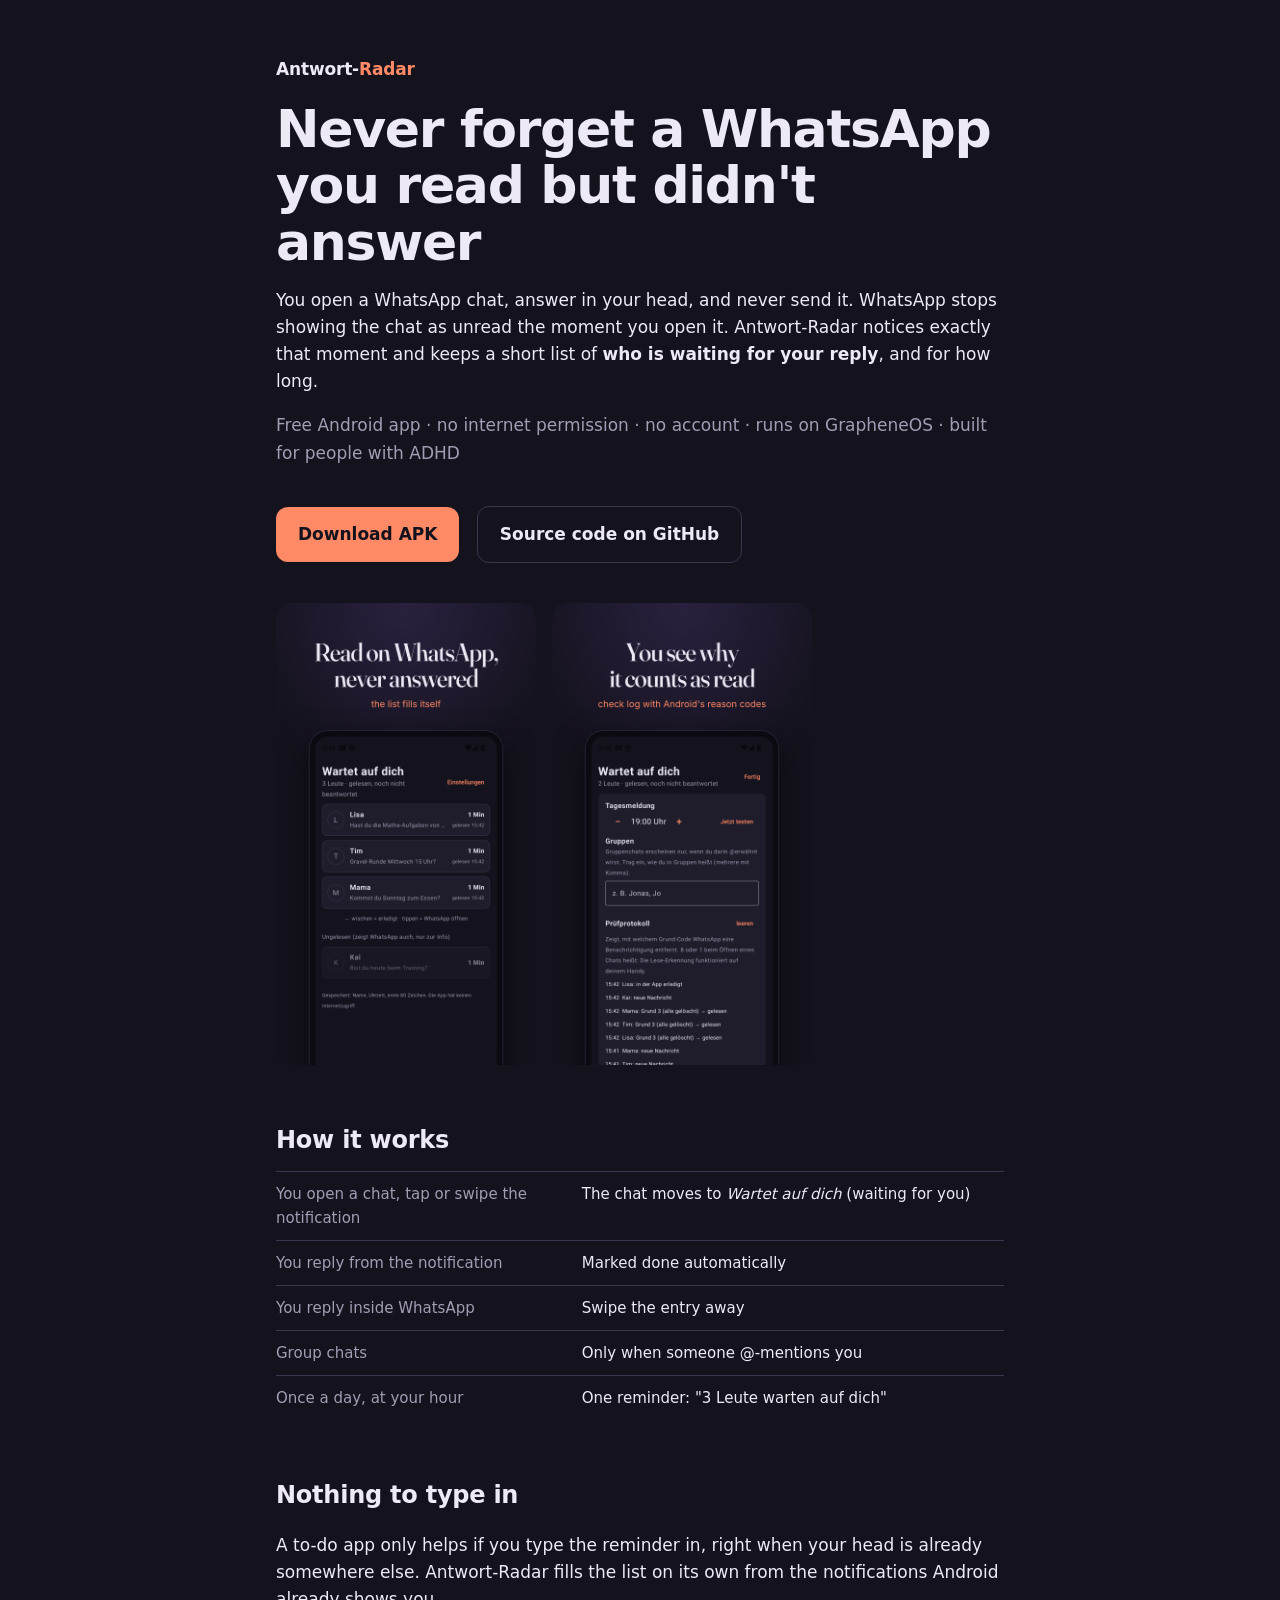
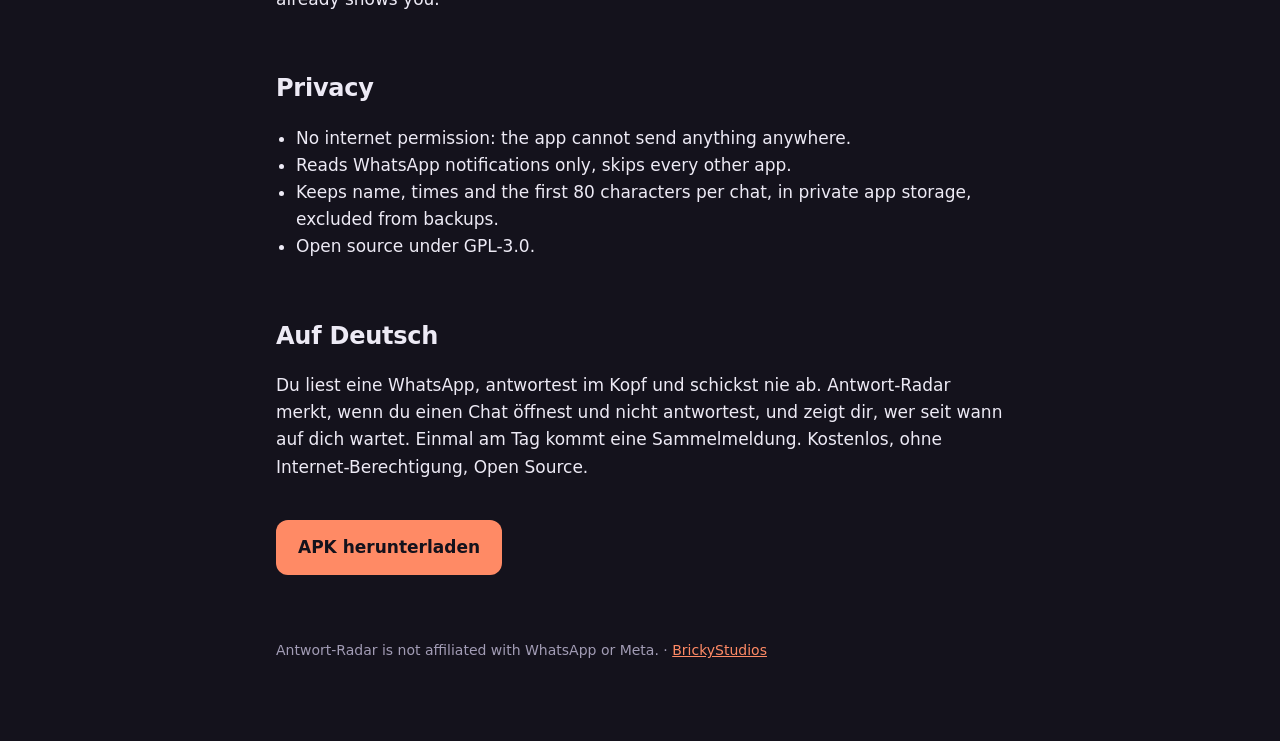
==== docs/index.html @ b4259fcd "Antwort-Radar v0.1.0: Antwort-Erinnerung für WhatsApp auf Android Merkt über die Benachrichtigungen," ====
<!doctype html>
<html lang="en">
<head>
<meta charset="utf-8">
<meta name="viewport" content="width=device-width, initial-scale=1">
<title>Antwort-Radar: WhatsApp reply reminder for Android (ADHD-friendly, open source)</title>
<meta name="description" content="Read a WhatsApp message and forgot to reply? Antwort-Radar notices when you open a chat without answering and keeps a list of who is waiting. Free, open source, no internet permission, runs on GrapheneOS.">
<link rel="canonical" href="https://brickystudios.github.io/antwort-radar/">
<link rel="alternate" hreflang="en" href="https://brickystudios.github.io/antwort-radar/">
<link rel="alternate" hreflang="de" href="https://brickystudios.github.io/antwort-radar/#deutsch">
<meta property="og:type" content="website">
<meta property="og:title" content="Antwort-Radar: never forget a WhatsApp you read but didn't answer">
<meta property="og:description" content="Android app that lists who is waiting for your reply. Offline, open source, ADHD-friendly.">
<meta property="og:url" content="https://brickystudios.github.io/antwort-radar/">
<meta property="og:image" content="https://brickystudios.github.io/antwort-radar/bilder/social-preview.png">
<meta name="twitter:card" content="summary_large_image">
<meta name="theme-color" content="#14121C">
<script type="application/ld+json">
{
  "@context": "https://schema.org",
  "@type": "SoftwareApplication",
  "name": "Antwort-Radar",
  "alternateName": "Reply Radar",
  "operatingSystem": "Android 8.0+",
  "applicationCategory": "UtilitiesApplication",
  "description": "Reply reminder for WhatsApp on Android. Notices when you open a chat and don't answer, lists who is waiting for you and sends one reminder a day. No internet permission.",
  "offers": { "@type": "Offer", "price": "0", "priceCurrency": "EUR" },
  "license": "https://www.gnu.org/licenses/gpl-3.0.html",
  "downloadUrl": "https://github.com/BrickyStudios/antwort-radar/releases/latest/download/AntwortRadar.apk",
  "codeRepository": "https://github.com/BrickyStudios/antwort-radar",
  "screenshot": "https://brickystudios.github.io/antwort-radar/bilder/1-waiting.png"
}
</script>
<style>
  :root { --ink:#14121C; --card:#1F1C2B; --line:#3A3550; --paper:#EDEAF5; --muted:#A29CB5; --coral:#FF8A65; }
  * { box-sizing: border-box; }
  body { margin: 0; background: var(--ink); color: var(--paper); font: 17px/1.6 system-ui, -apple-system, "Segoe UI", sans-serif; }
  main { max-width: 760px; margin: 0 auto; padding: 56px 16px 80px; }
  .brand { font-weight: 600; letter-spacing: -.01em; } .brand b { color: var(--coral); font-weight: 600; }
  h1 { font-size: clamp(34px, 7vw, 52px); line-height: 1.08; letter-spacing: -.025em; margin: 18px 0 16px; }
  h2 { font-size: 24px; margin: 56px 0 12px; letter-spacing: -.01em; }
  p, li { color: var(--paper); } .muted { color: var(--muted); }
  a { color: var(--coral); }
  .cta { display: inline-block; margin: 22px 12px 0 0; padding: 14px 22px; border-radius: 12px; background: var(--coral); color: var(--ink); font-weight: 700; text-decoration: none; min-height: 44px; }
  .ghost { background: transparent; color: var(--paper); border: 1px solid var(--line); }
  .shots { display: flex; gap: 16px; margin-top: 40px; overflow-x: auto; }
  .shots img { width: 260px; max-width: 70vw; border-radius: 16px; flex: none; }
  table { width: 100%; border-collapse: collapse; margin-top: 8px; font-size: 15px; }
  td { border-top: 1px solid var(--line); padding: 10px 8px 10px 0; vertical-align: top; }
  td:first-child { color: var(--muted); width: 42%; }
  ul { padding-left: 20px; }
  footer { margin-top: 64px; font-size: 14px; color: var(--muted); }
</style>
</head>
<body>
<main>
  <div class="brand">Antwort-<b>Radar</b></div>
  <h1>Never forget a WhatsApp you read but didn't answer</h1>
  <p>You open a WhatsApp chat, answer in your head, and never send it. WhatsApp stops showing the chat as unread the moment you open it. Antwort-Radar notices exactly that moment and keeps a short list of <strong>who is waiting for your reply</strong>, and for how long.</p>
  <p class="muted">Free Android app · no internet permission · no account · runs on GrapheneOS · built for people with ADHD</p>
  <a class="cta" href="https://github.com/BrickyStudios/antwort-radar/releases/latest/download/AntwortRadar.apk">Download APK</a>
  <a class="cta ghost" href="https://github.com/BrickyStudios/antwort-radar">Source code on GitHub</a>

  <div class="shots">
    <img src="bilder/1-waiting.png" alt="List of people waiting for a reply, oldest first" loading="lazy" width="260" height="462">
    <img src="bilder/2-check-log.png" alt="Settings with daily reminder hour, group mention names and check log" loading="lazy" width="260" height="462">
  </div>

  <h2>How it works</h2>
  <table>
    <tr><td>You open a chat, tap or swipe the notification</td><td>The chat moves to <em>Wartet auf dich</em> (waiting for you)</td></tr>
    <tr><td>You reply from the notification</td><td>Marked done automatically</td></tr>
    <tr><td>You reply inside WhatsApp</td><td>Swipe the entry away</td></tr>
    <tr><td>Group chats</td><td>Only when someone @-mentions you</td></tr>
    <tr><td>Once a day, at your hour</td><td>One reminder: "3 Leute warten auf dich"</td></tr>
  </table>

  <h2>Nothing to type in</h2>
  <p>A to-do app only helps if you type the reminder in, right when your head is already somewhere else. Antwort-Radar fills the list on its own from the notifications Android already shows you.</p>

  <h2>Privacy</h2>
  <ul>
    <li>No internet permission: the app cannot send anything anywhere.</li>
    <li>Reads WhatsApp notifications only, skips every other app.</li>
    <li>Keeps name, times and the first 80 characters per chat, in private app storage, excluded from backups.</li>
    <li>Open source under GPL-3.0.</li>
  </ul>

  <h2 id="deutsch">Auf Deutsch</h2>
  <p>Du liest eine WhatsApp, antwortest im Kopf und schickst nie ab. Antwort-Radar merkt, wenn du einen Chat öffnest und nicht antwortest, und zeigt dir, wer seit wann auf dich wartet. Einmal am Tag kommt eine Sammelmeldung. Kostenlos, ohne Internet-Berechtigung, Open Source.</p>
  <a class="cta" href="https://github.com/BrickyStudios/antwort-radar/releases/latest/download/AntwortRadar.apk">APK herunterladen</a>

  <footer>Antwort-Radar is not affiliated with WhatsApp or Meta. · <a href="https://github.com/BrickyStudios">BrickyStudios</a></footer>
</main>
</body>
</html>
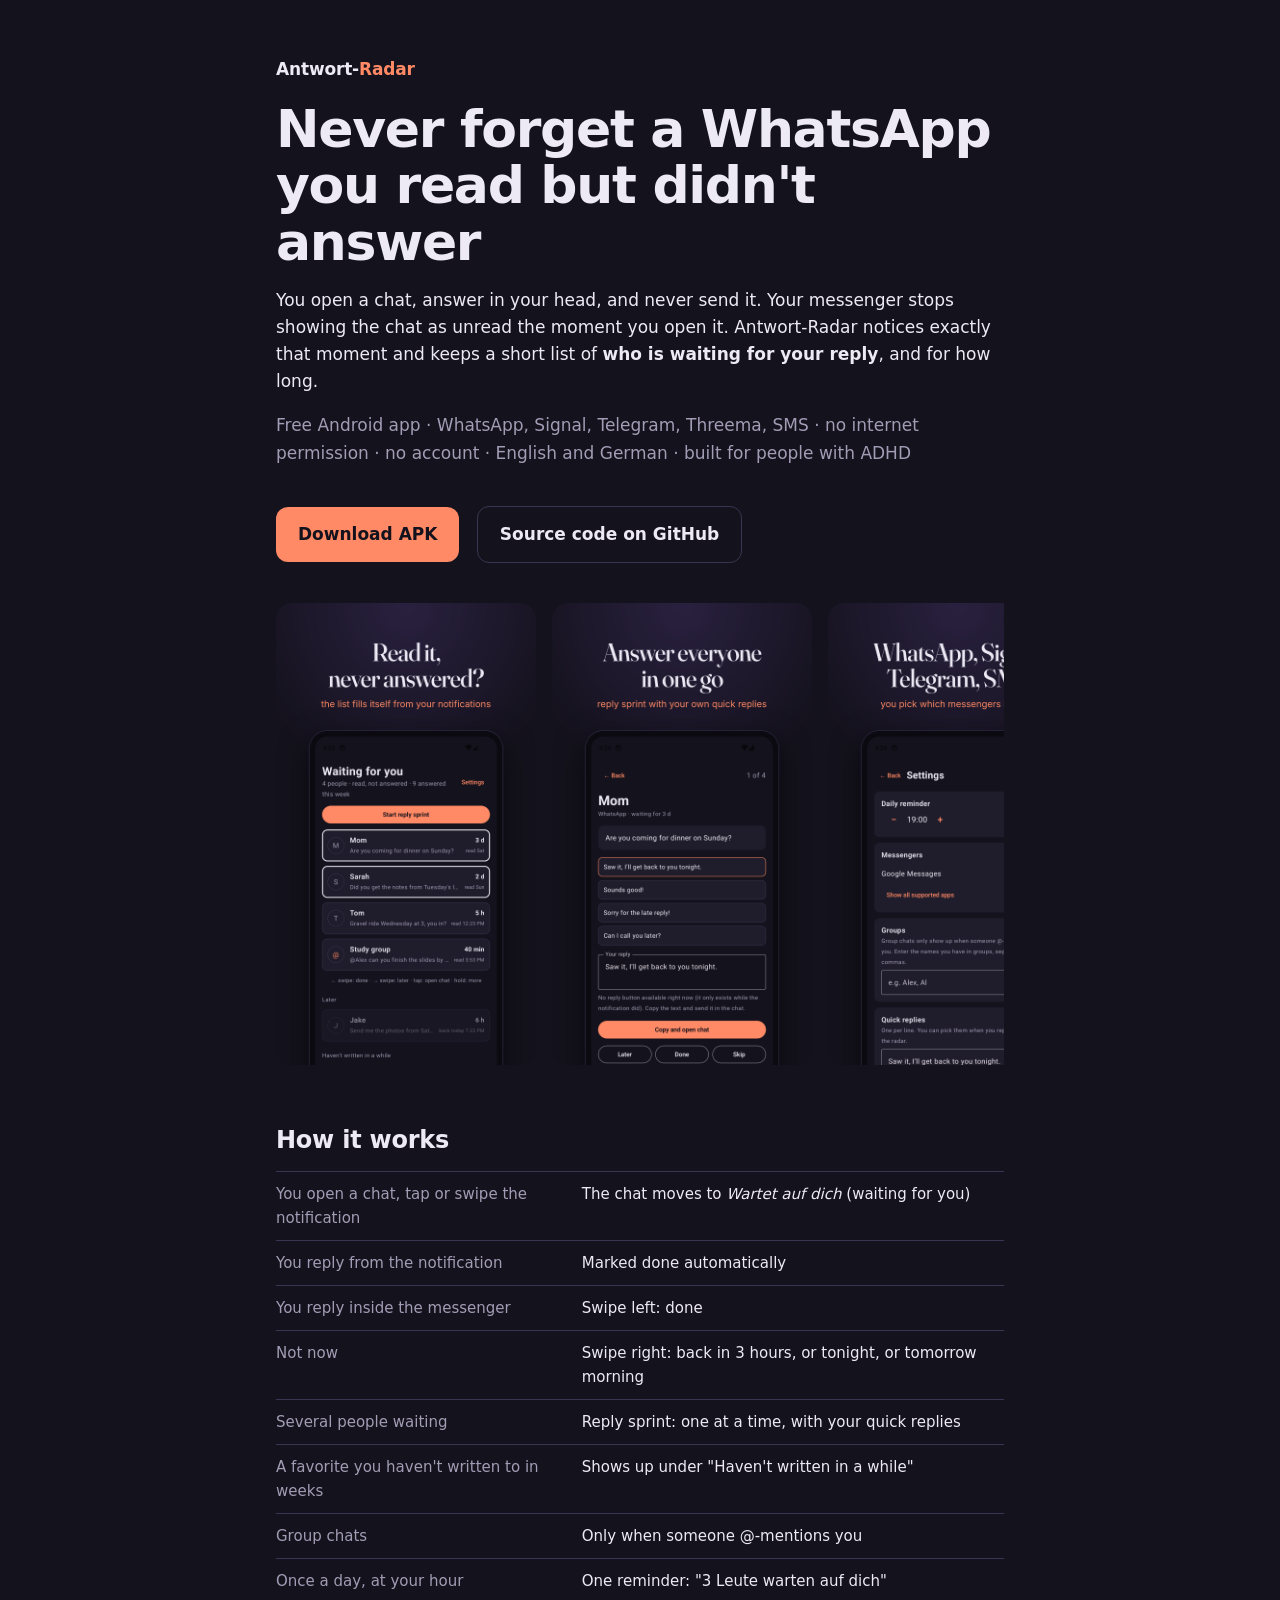
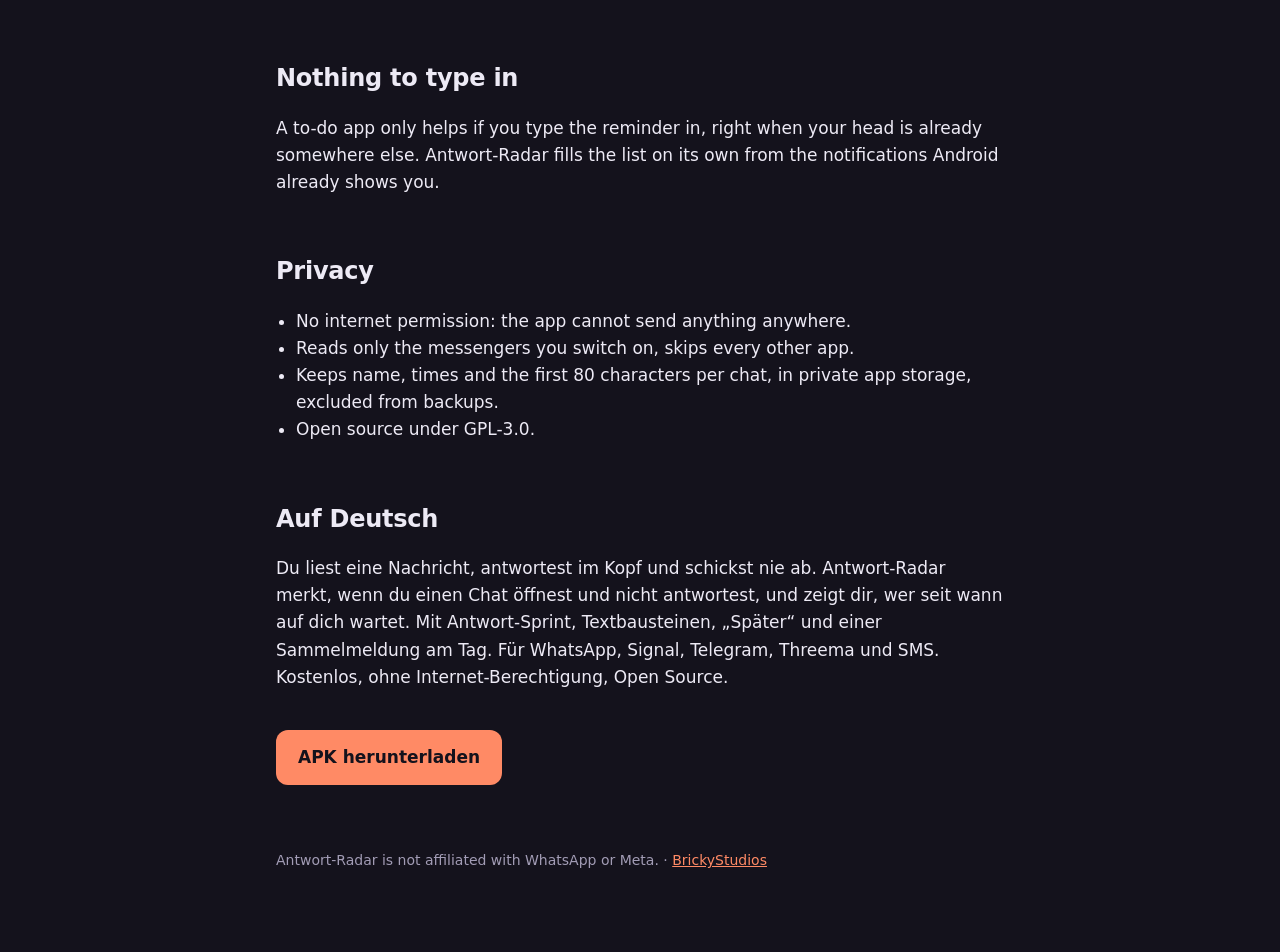
==== commit f754ce6a: "v0.2.0: Antwort-Sprint, Antworten aus dem Radar, Später, Signal/Telegram/SMS, Widget, Englisch - Ant" ====
--- a/docs/index.html
+++ b/docs/index.html
@@ -3,8 +3,8 @@
 <head>
 <meta charset="utf-8">
 <meta name="viewport" content="width=device-width, initial-scale=1">
-<title>Antwort-Radar: WhatsApp reply reminder for Android (ADHD-friendly, open source)</title>
-<meta name="description" content="Read a WhatsApp message and forgot to reply? Antwort-Radar notices when you open a chat without answering and keeps a list of who is waiting. Free, open source, no internet permission, runs on GrapheneOS.">
+<title>Antwort-Radar: reply reminder for WhatsApp, Signal and Telegram on Android (ADHD-friendly, open source)</title>
+<meta name="description" content="Read a message and forgot to reply? Antwort-Radar notices when you open a WhatsApp, Signal or Telegram chat without answering, lists who is waiting and lets you answer everyone in one sprint. Free, open source, no internet permission.">
 <link rel="canonical" href="https://brickystudios.github.io/antwort-radar/">
 <link rel="alternate" hreflang="en" href="https://brickystudios.github.io/antwort-radar/">
 <link rel="alternate" hreflang="de" href="https://brickystudios.github.io/antwort-radar/#deutsch">
@@ -23,7 +23,7 @@
   "alternateName": "Reply Radar",
   "operatingSystem": "Android 8.0+",
   "applicationCategory": "UtilitiesApplication",
-  "description": "Reply reminder for WhatsApp on Android. Notices when you open a chat and don't answer, lists who is waiting for you and sends one reminder a day. No internet permission.",
+  "description": "Reply reminder for WhatsApp, Signal, Telegram and SMS on Android. Notices when you open a chat and don't answer, lists who is waiting for you, offers a reply sprint with quick replies and sends one reminder a day. No internet permission.",
   "offers": { "@type": "Offer", "price": "0", "priceCurrency": "EUR" },
   "license": "https://www.gnu.org/licenses/gpl-3.0.html",
   "downloadUrl": "https://github.com/BrickyStudios/antwort-radar/releases/latest/download/AntwortRadar.apk",
@@ -56,21 +56,25 @@
 <main>
   <div class="brand">Antwort-<b>Radar</b></div>
   <h1>Never forget a WhatsApp you read but didn't answer</h1>
-  <p>You open a WhatsApp chat, answer in your head, and never send it. WhatsApp stops showing the chat as unread the moment you open it. Antwort-Radar notices exactly that moment and keeps a short list of <strong>who is waiting for your reply</strong>, and for how long.</p>
-  <p class="muted">Free Android app · no internet permission · no account · runs on GrapheneOS · built for people with ADHD</p>
+  <p>You open a chat, answer in your head, and never send it. Your messenger stops showing the chat as unread the moment you open it. Antwort-Radar notices exactly that moment and keeps a short list of <strong>who is waiting for your reply</strong>, and for how long.</p>
+  <p class="muted">Free Android app · WhatsApp, Signal, Telegram, Threema, SMS · no internet permission · no account · English and German · built for people with ADHD</p>
   <a class="cta" href="https://github.com/BrickyStudios/antwort-radar/releases/latest/download/AntwortRadar.apk">Download APK</a>
   <a class="cta ghost" href="https://github.com/BrickyStudios/antwort-radar">Source code on GitHub</a>
 
   <div class="shots">
     <img src="bilder/1-waiting.png" alt="List of people waiting for a reply, oldest first" loading="lazy" width="260" height="462">
-    <img src="bilder/2-check-log.png" alt="Settings with daily reminder hour, group mention names and check log" loading="lazy" width="260" height="462">
+    <img src="bilder/2-sprint.png" alt="Reply sprint with quick replies" loading="lazy" width="260" height="462">
+    <img src="bilder/3-settings.png" alt="Settings: reminder hour, messengers, groups, quick replies" loading="lazy" width="260" height="462">
   </div>
 
   <h2>How it works</h2>
   <table>
     <tr><td>You open a chat, tap or swipe the notification</td><td>The chat moves to <em>Wartet auf dich</em> (waiting for you)</td></tr>
     <tr><td>You reply from the notification</td><td>Marked done automatically</td></tr>
-    <tr><td>You reply inside WhatsApp</td><td>Swipe the entry away</td></tr>
+    <tr><td>You reply inside the messenger</td><td>Swipe left: done</td></tr>
+    <tr><td>Not now</td><td>Swipe right: back in 3 hours, or tonight, or tomorrow morning</td></tr>
+    <tr><td>Several people waiting</td><td>Reply sprint: one at a time, with your quick replies</td></tr>
+    <tr><td>A favorite you haven't written to in weeks</td><td>Shows up under "Haven't written in a while"</td></tr>
     <tr><td>Group chats</td><td>Only when someone @-mentions you</td></tr>
     <tr><td>Once a day, at your hour</td><td>One reminder: "3 Leute warten auf dich"</td></tr>
   </table>
@@ -81,13 +85,13 @@
   <h2>Privacy</h2>
   <ul>
     <li>No internet permission: the app cannot send anything anywhere.</li>
-    <li>Reads WhatsApp notifications only, skips every other app.</li>
+    <li>Reads only the messengers you switch on, skips every other app.</li>
     <li>Keeps name, times and the first 80 characters per chat, in private app storage, excluded from backups.</li>
     <li>Open source under GPL-3.0.</li>
   </ul>
 
   <h2 id="deutsch">Auf Deutsch</h2>
-  <p>Du liest eine WhatsApp, antwortest im Kopf und schickst nie ab. Antwort-Radar merkt, wenn du einen Chat öffnest und nicht antwortest, und zeigt dir, wer seit wann auf dich wartet. Einmal am Tag kommt eine Sammelmeldung. Kostenlos, ohne Internet-Berechtigung, Open Source.</p>
+  <p>Du liest eine Nachricht, antwortest im Kopf und schickst nie ab. Antwort-Radar merkt, wenn du einen Chat öffnest und nicht antwortest, und zeigt dir, wer seit wann auf dich wartet. Mit Antwort-Sprint, Textbausteinen, „Später“ und einer Sammelmeldung am Tag. Für WhatsApp, Signal, Telegram, Threema und SMS. Kostenlos, ohne Internet-Berechtigung, Open Source.</p>
   <a class="cta" href="https://github.com/BrickyStudios/antwort-radar/releases/latest/download/AntwortRadar.apk">APK herunterladen</a>
 
   <footer>Antwort-Radar is not affiliated with WhatsApp or Meta. · <a href="https://github.com/BrickyStudios">BrickyStudios</a></footer>
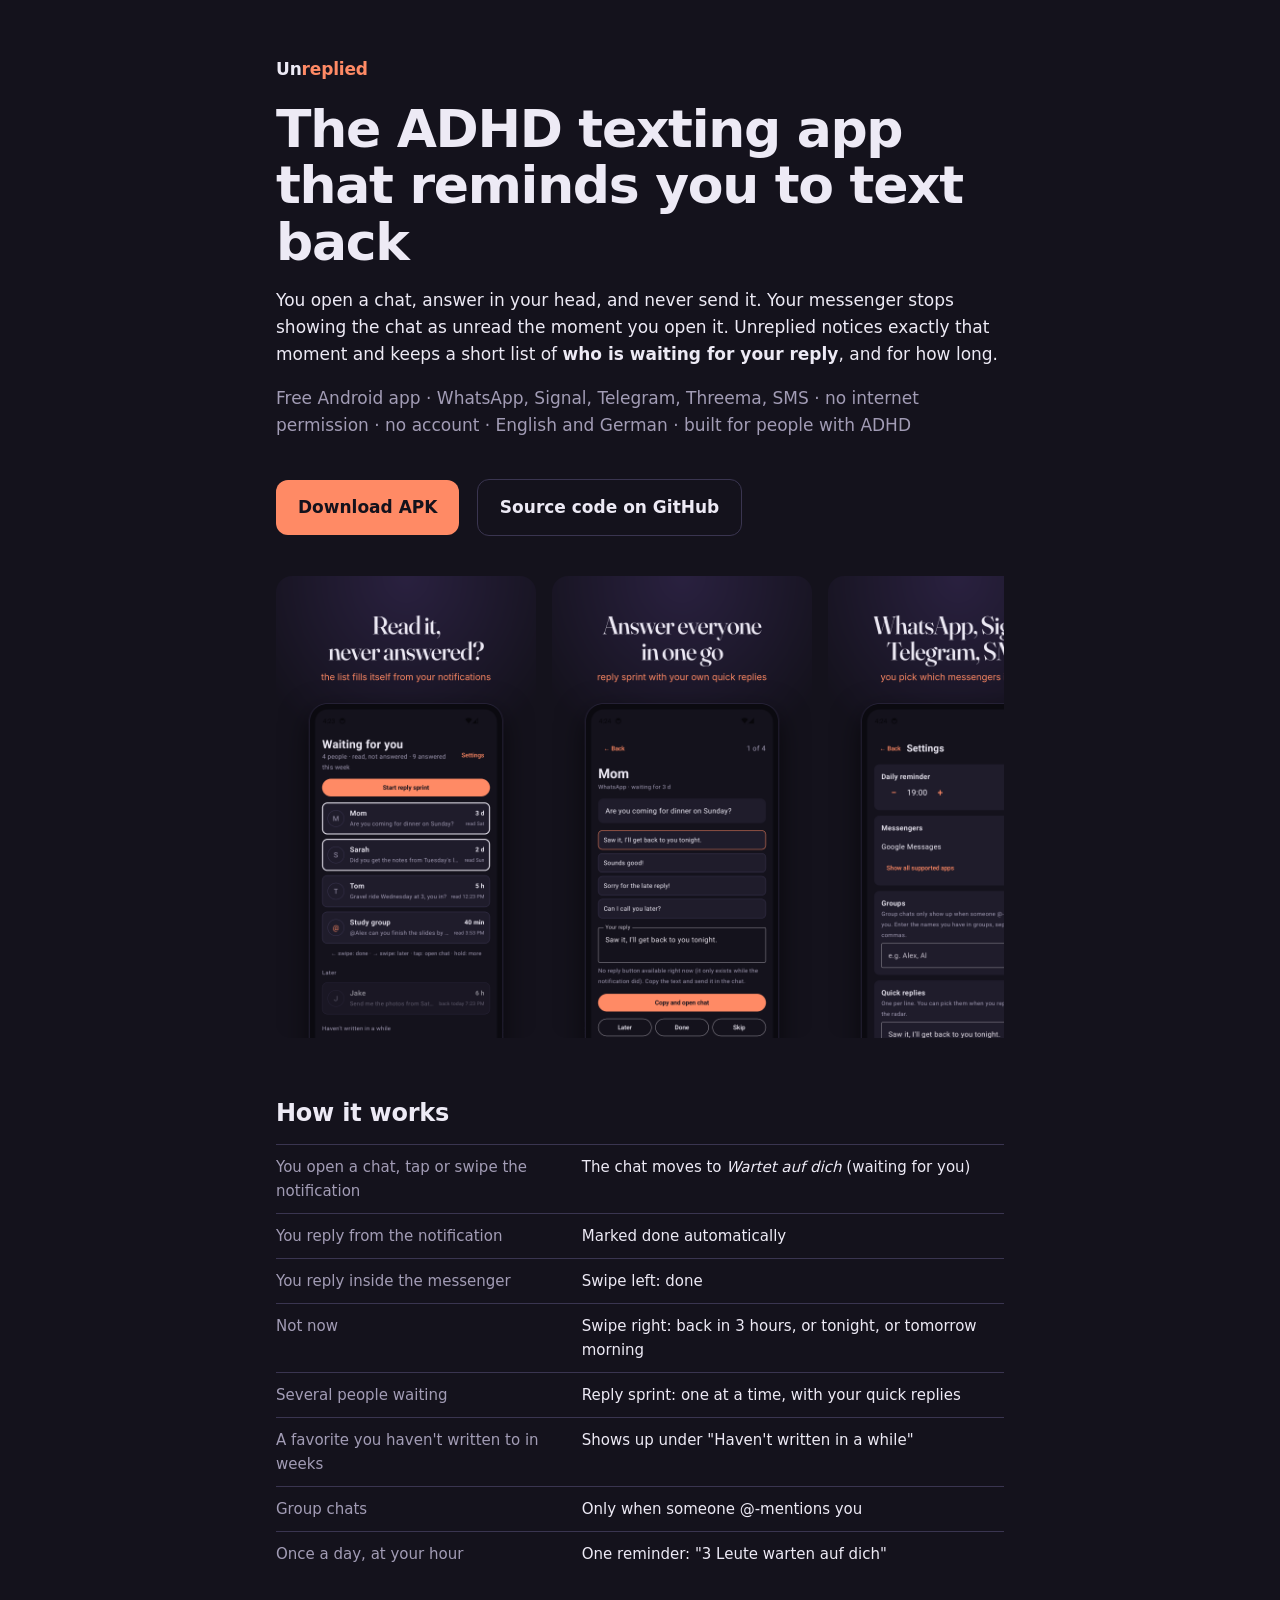
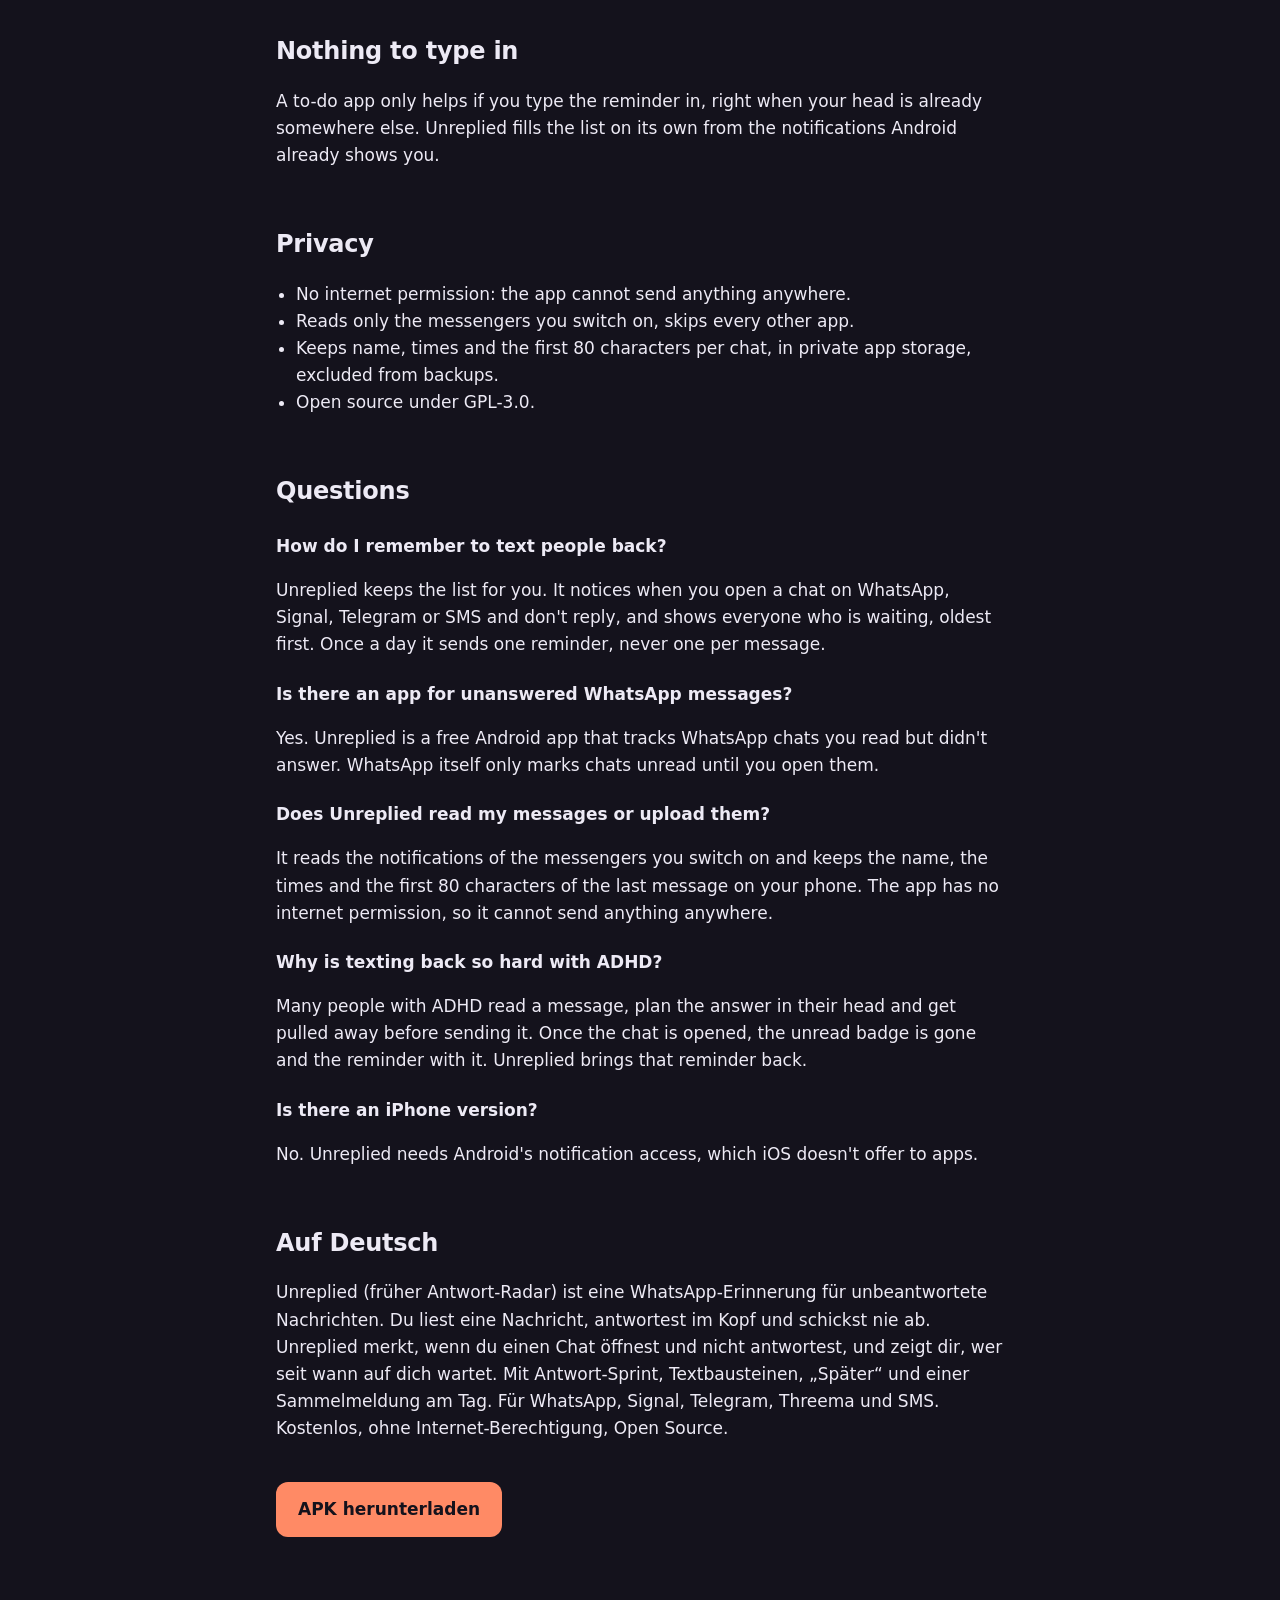
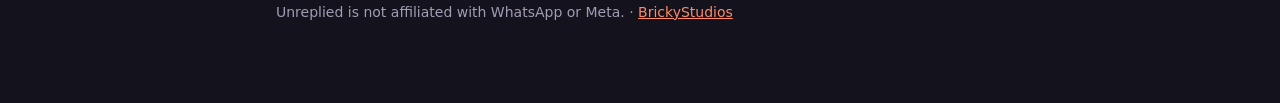
==== commit a27a96e7: "Umbenannt in Unreplied (v0.2.1), SEO nach OpenSEO-Recherche Antwort-Radar heißt international Unrepl" ====
--- a/docs/index.html
+++ b/docs/index.html
@@ -3,32 +3,80 @@
 <head>
 <meta charset="utf-8">
 <meta name="viewport" content="width=device-width, initial-scale=1">
-<title>Antwort-Radar: reply reminder for WhatsApp, Signal and Telegram on Android (ADHD-friendly, open source)</title>
-<meta name="description" content="Read a message and forgot to reply? Antwort-Radar notices when you open a WhatsApp, Signal or Telegram chat without answering, lists who is waiting and lets you answer everyone in one sprint. Free, open source, no internet permission.">
-<link rel="canonical" href="https://brickystudios.github.io/antwort-radar/">
-<link rel="alternate" hreflang="en" href="https://brickystudios.github.io/antwort-radar/">
-<link rel="alternate" hreflang="de" href="https://brickystudios.github.io/antwort-radar/#deutsch">
+<title>Unreplied: ADHD texting app that reminds you to text back (Android, free, open source)</title>
+<meta name="description" content="Read a text, answered it in your head and never sent it? Unreplied is a free Android app that reminds you of unanswered WhatsApp, Signal, Telegram and SMS messages. ADHD-friendly, offline, open source.">
+<link rel="canonical" href="https://brickystudios.github.io/unreplied/">
+<link rel="alternate" hreflang="en" href="https://brickystudios.github.io/unreplied/">
+<link rel="alternate" hreflang="de" href="https://brickystudios.github.io/unreplied/#deutsch">
 <meta property="og:type" content="website">
-<meta property="og:title" content="Antwort-Radar: never forget a WhatsApp you read but didn't answer">
-<meta property="og:description" content="Android app that lists who is waiting for your reply. Offline, open source, ADHD-friendly.">
-<meta property="og:url" content="https://brickystudios.github.io/antwort-radar/">
-<meta property="og:image" content="https://brickystudios.github.io/antwort-radar/bilder/social-preview.png">
+<meta property="og:title" content="Unreplied: the ADHD texting app that reminds you to text back">
+<meta property="og:description" content="Lists who is waiting for your reply on WhatsApp, Signal, Telegram and SMS. Free Android app, offline, open source.">
+<meta property="og:url" content="https://brickystudios.github.io/unreplied/">
+<meta property="og:image" content="https://brickystudios.github.io/unreplied/bilder/social-preview.png">
 <meta name="twitter:card" content="summary_large_image">
 <meta name="theme-color" content="#14121C">
 <script type="application/ld+json">
 {
   "@context": "https://schema.org",
   "@type": "SoftwareApplication",
-  "name": "Antwort-Radar",
-  "alternateName": "Reply Radar",
+  "name": "Unreplied",
+  "alternateName": "Unreplied",
   "operatingSystem": "Android 8.0+",
   "applicationCategory": "UtilitiesApplication",
   "description": "Reply reminder for WhatsApp, Signal, Telegram and SMS on Android. Notices when you open a chat and don't answer, lists who is waiting for you, offers a reply sprint with quick replies and sends one reminder a day. No internet permission.",
   "offers": { "@type": "Offer", "price": "0", "priceCurrency": "EUR" },
   "license": "https://www.gnu.org/licenses/gpl-3.0.html",
-  "downloadUrl": "https://github.com/BrickyStudios/antwort-radar/releases/latest/download/AntwortRadar.apk",
-  "codeRepository": "https://github.com/BrickyStudios/antwort-radar",
-  "screenshot": "https://brickystudios.github.io/antwort-radar/bilder/1-waiting.png"
+  "downloadUrl": "https://github.com/BrickyStudios/unreplied/releases/latest/download/Unreplied.apk",
+  "codeRepository": "https://github.com/BrickyStudios/unreplied",
+  "screenshot": "https://brickystudios.github.io/unreplied/bilder/1-waiting.png"
+}
+</script>
+<script type="application/ld+json">
+{
+ "@context": "https://schema.org",
+ "@type": "FAQPage",
+ "mainEntity": [
+  {
+   "@type": "Question",
+   "name": "How do I remember to text people back?",
+   "acceptedAnswer": {
+    "@type": "Answer",
+    "text": "Unreplied keeps the list for you. It notices when you open a chat on WhatsApp, Signal, Telegram or SMS and don't reply, and shows everyone who is waiting, oldest first. Once a day it sends one reminder, never one per message."
+   }
+  },
+  {
+   "@type": "Question",
+   "name": "Is there an app for unanswered WhatsApp messages?",
+   "acceptedAnswer": {
+    "@type": "Answer",
+    "text": "Yes. Unreplied is a free Android app that tracks WhatsApp chats you read but didn't answer. WhatsApp itself only marks chats unread until you open them."
+   }
+  },
+  {
+   "@type": "Question",
+   "name": "Does Unreplied read my messages or upload them?",
+   "acceptedAnswer": {
+    "@type": "Answer",
+    "text": "It reads the notifications of the messengers you switch on and keeps the name, the times and the first 80 characters of the last message on your phone. The app has no internet permission, so it cannot send anything anywhere."
+   }
+  },
+  {
+   "@type": "Question",
+   "name": "Why is texting back so hard with ADHD?",
+   "acceptedAnswer": {
+    "@type": "Answer",
+    "text": "Many people with ADHD read a message, plan the answer in their head and get pulled away before sending it. Once the chat is opened, the unread badge is gone and the reminder with it. Unreplied brings that reminder back."
+   }
+  },
+  {
+   "@type": "Question",
+   "name": "Is there an iPhone version?",
+   "acceptedAnswer": {
+    "@type": "Answer",
+    "text": "No. Unreplied needs Android's notification access, which iOS doesn't offer to apps."
+   }
+  }
+ ]
 }
 </script>
 <style>
@@ -38,6 +86,7 @@
   main { max-width: 760px; margin: 0 auto; padding: 56px 16px 80px; }
   .brand { font-weight: 600; letter-spacing: -.01em; } .brand b { color: var(--coral); font-weight: 600; }
   h1 { font-size: clamp(34px, 7vw, 52px); line-height: 1.08; letter-spacing: -.025em; margin: 18px 0 16px; }
+  h3 { font-size: 17px; margin: 22px 0 4px; }
   h2 { font-size: 24px; margin: 56px 0 12px; letter-spacing: -.01em; }
   p, li { color: var(--paper); } .muted { color: var(--muted); }
   a { color: var(--coral); }
@@ -54,12 +103,12 @@
 </head>
 <body>
 <main>
-  <div class="brand">Antwort-<b>Radar</b></div>
-  <h1>Never forget a WhatsApp you read but didn't answer</h1>
-  <p>You open a chat, answer in your head, and never send it. Your messenger stops showing the chat as unread the moment you open it. Antwort-Radar notices exactly that moment and keeps a short list of <strong>who is waiting for your reply</strong>, and for how long.</p>
+  <div class="brand">Un<b>replied</b></div>
+  <h1>The ADHD texting app that reminds you to text back</h1>
+  <p>You open a chat, answer in your head, and never send it. Your messenger stops showing the chat as unread the moment you open it. Unreplied notices exactly that moment and keeps a short list of <strong>who is waiting for your reply</strong>, and for how long.</p>
   <p class="muted">Free Android app · WhatsApp, Signal, Telegram, Threema, SMS · no internet permission · no account · English and German · built for people with ADHD</p>
-  <a class="cta" href="https://github.com/BrickyStudios/antwort-radar/releases/latest/download/AntwortRadar.apk">Download APK</a>
-  <a class="cta ghost" href="https://github.com/BrickyStudios/antwort-radar">Source code on GitHub</a>
+  <a class="cta" href="https://github.com/BrickyStudios/unreplied/releases/latest/download/Unreplied.apk">Download APK</a>
+  <a class="cta ghost" href="https://github.com/BrickyStudios/unreplied">Source code on GitHub</a>
 
   <div class="shots">
     <img src="bilder/1-waiting.png" alt="List of people waiting for a reply, oldest first" loading="lazy" width="260" height="462">
@@ -80,7 +129,7 @@
   </table>
 
   <h2>Nothing to type in</h2>
-  <p>A to-do app only helps if you type the reminder in, right when your head is already somewhere else. Antwort-Radar fills the list on its own from the notifications Android already shows you.</p>
+  <p>A to-do app only helps if you type the reminder in, right when your head is already somewhere else. Unreplied fills the list on its own from the notifications Android already shows you.</p>
 
   <h2>Privacy</h2>
   <ul>
@@ -90,11 +139,23 @@
     <li>Open source under GPL-3.0.</li>
   </ul>
 
+  <h2>Questions</h2>
+  <h3>How do I remember to text people back?</h3>
+  <p>Unreplied keeps the list for you. It notices when you open a chat on WhatsApp, Signal, Telegram or SMS and don't reply, and shows everyone who is waiting, oldest first. Once a day it sends one reminder, never one per message.</p>
+  <h3>Is there an app for unanswered WhatsApp messages?</h3>
+  <p>Yes. Unreplied is a free Android app that tracks WhatsApp chats you read but didn't answer. WhatsApp itself only marks chats unread until you open them.</p>
+  <h3>Does Unreplied read my messages or upload them?</h3>
+  <p>It reads the notifications of the messengers you switch on and keeps the name, the times and the first 80 characters of the last message on your phone. The app has no internet permission, so it cannot send anything anywhere.</p>
+  <h3>Why is texting back so hard with ADHD?</h3>
+  <p>Many people with ADHD read a message, plan the answer in their head and get pulled away before sending it. Once the chat is opened, the unread badge is gone and the reminder with it. Unreplied brings that reminder back.</p>
+  <h3>Is there an iPhone version?</h3>
+  <p>No. Unreplied needs Android's notification access, which iOS doesn't offer to apps.</p>
+
   <h2 id="deutsch">Auf Deutsch</h2>
-  <p>Du liest eine Nachricht, antwortest im Kopf und schickst nie ab. Antwort-Radar merkt, wenn du einen Chat öffnest und nicht antwortest, und zeigt dir, wer seit wann auf dich wartet. Mit Antwort-Sprint, Textbausteinen, „Später“ und einer Sammelmeldung am Tag. Für WhatsApp, Signal, Telegram, Threema und SMS. Kostenlos, ohne Internet-Berechtigung, Open Source.</p>
-  <a class="cta" href="https://github.com/BrickyStudios/antwort-radar/releases/latest/download/AntwortRadar.apk">APK herunterladen</a>
+  <p>Unreplied (früher Antwort-Radar) ist eine WhatsApp-Erinnerung für unbeantwortete Nachrichten. Du liest eine Nachricht, antwortest im Kopf und schickst nie ab. Unreplied merkt, wenn du einen Chat öffnest und nicht antwortest, und zeigt dir, wer seit wann auf dich wartet. Mit Antwort-Sprint, Textbausteinen, „Später“ und einer Sammelmeldung am Tag. Für WhatsApp, Signal, Telegram, Threema und SMS. Kostenlos, ohne Internet-Berechtigung, Open Source.</p>
+  <a class="cta" href="https://github.com/BrickyStudios/unreplied/releases/latest/download/Unreplied.apk">APK herunterladen</a>
 
-  <footer>Antwort-Radar is not affiliated with WhatsApp or Meta. · <a href="https://github.com/BrickyStudios">BrickyStudios</a></footer>
+  <footer>Unreplied is not affiliated with WhatsApp or Meta. · <a href="https://github.com/BrickyStudios">BrickyStudios</a></footer>
 </main>
 </body>
 </html>
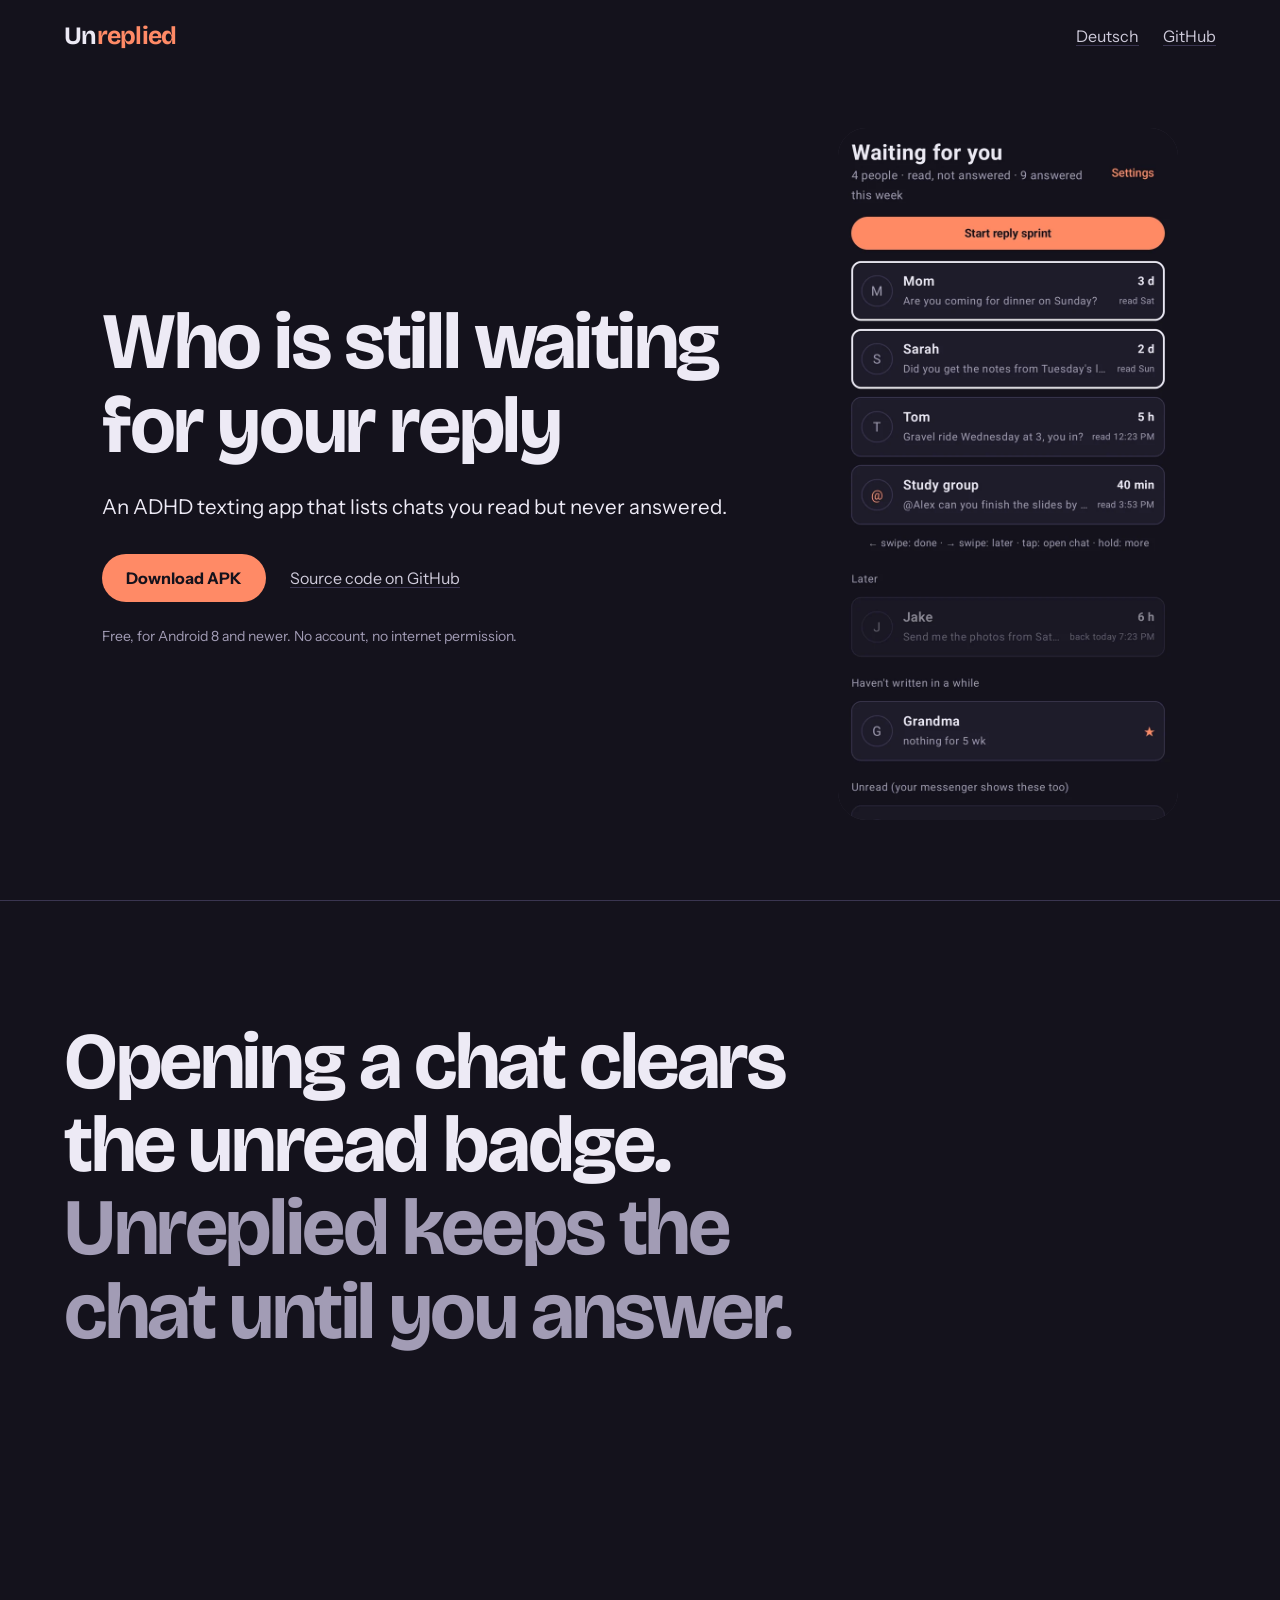
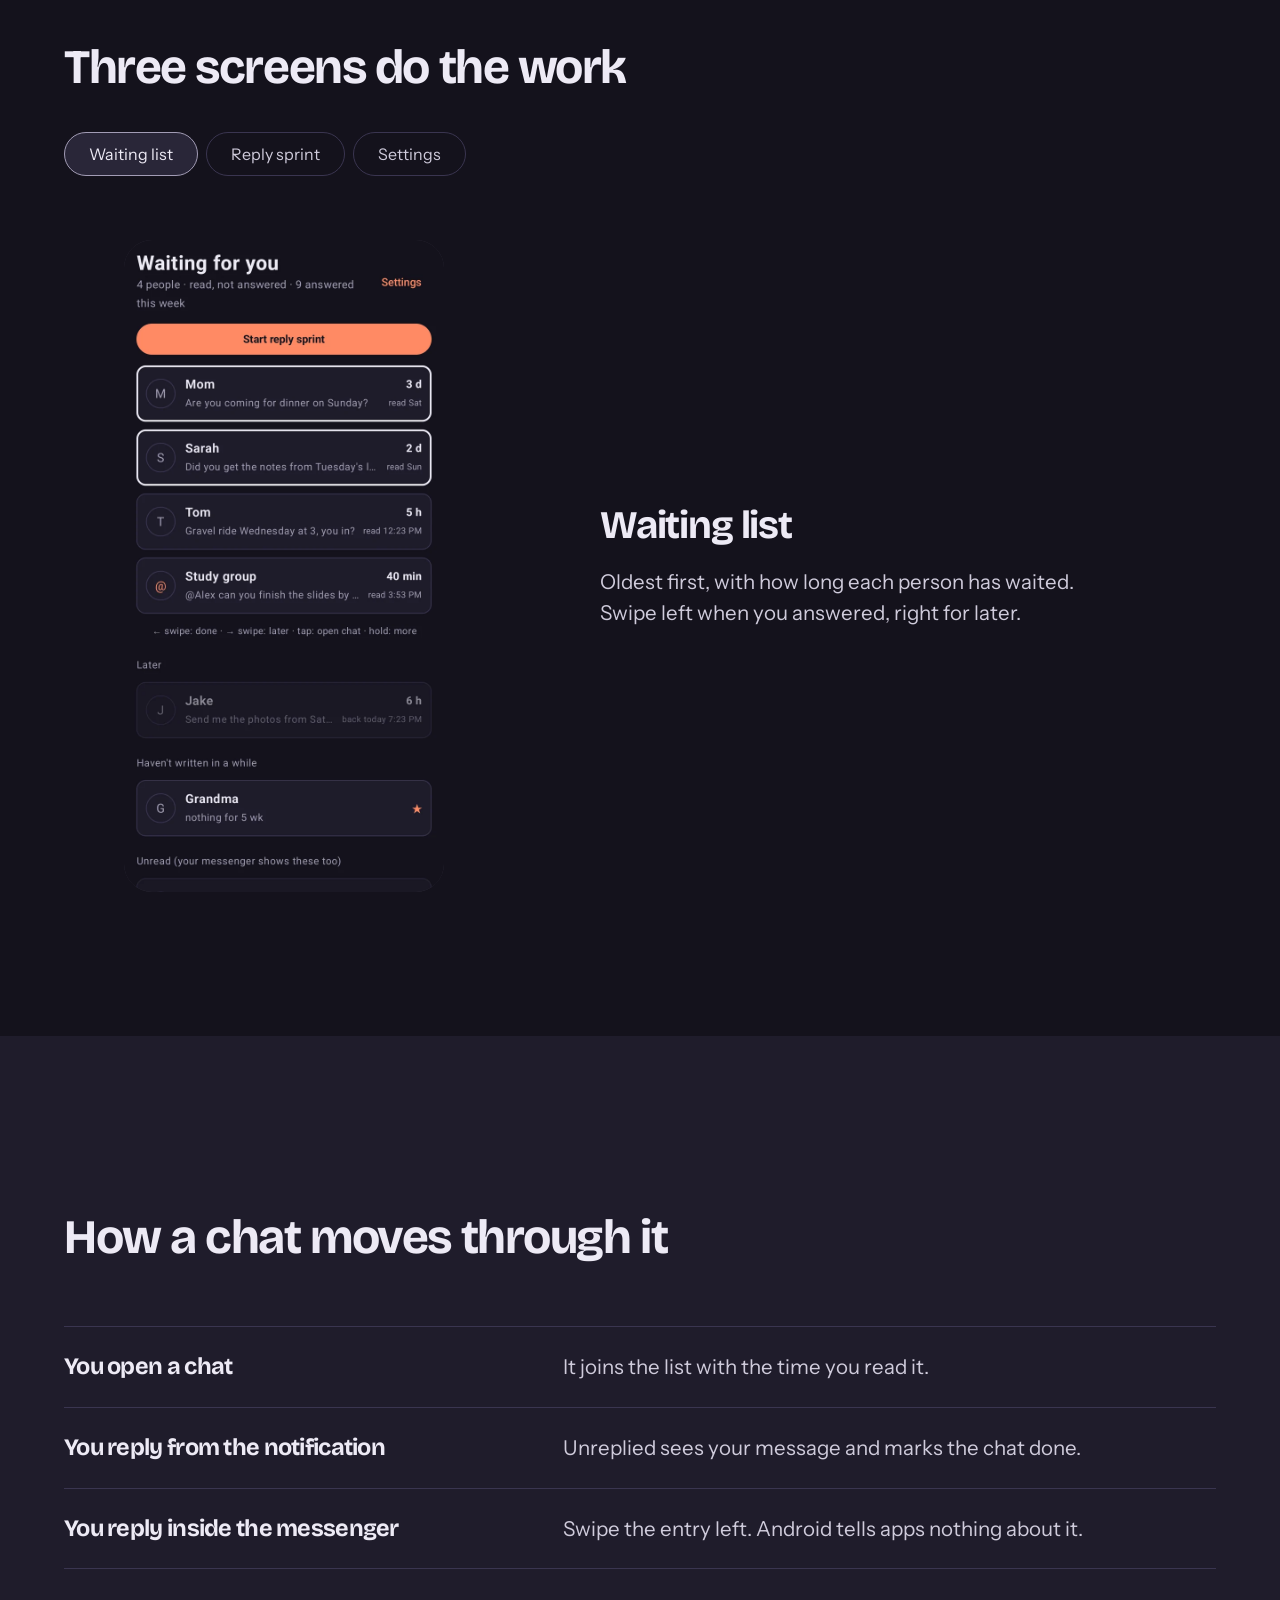
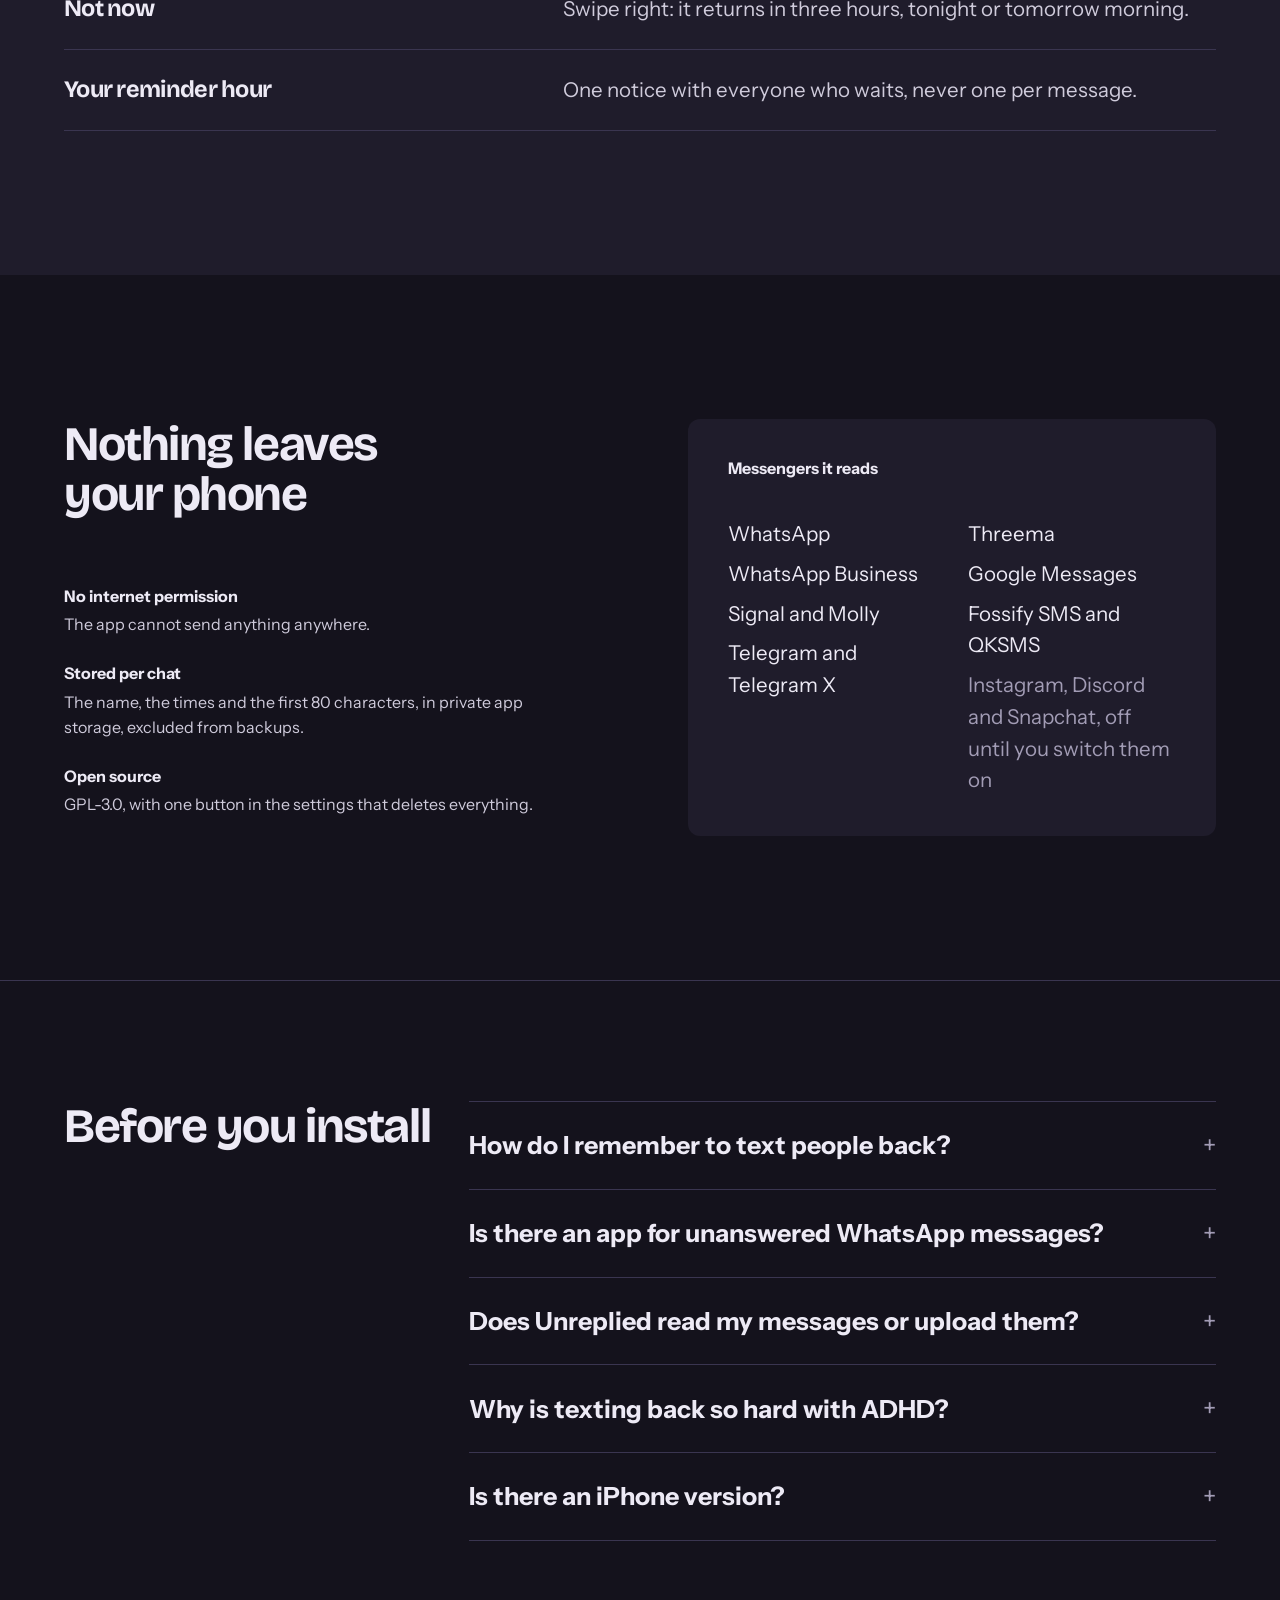
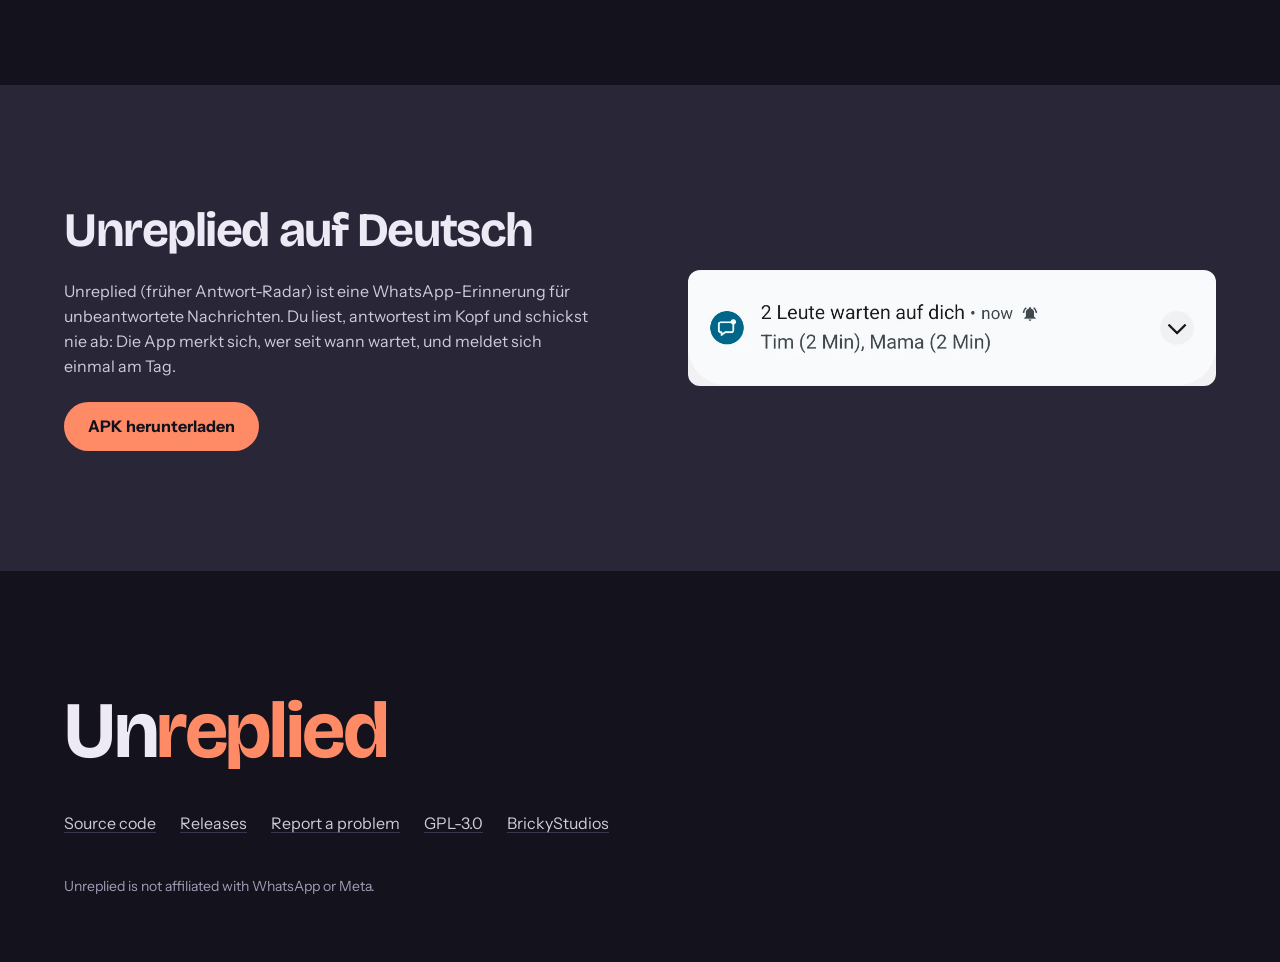
==== commit fab59d6c: "Website mit Hallmark neu gestaltet Startansicht mit der echten Warteliste neben dem Download, Kernsa" ====
--- a/docs/index.html
+++ b/docs/index.html
@@ -20,10 +20,10 @@
   "@context": "https://schema.org",
   "@type": "SoftwareApplication",
   "name": "Unreplied",
-  "alternateName": "Unreplied",
+  "alternateName": "Antwort-Radar",
   "operatingSystem": "Android 8.0+",
   "applicationCategory": "UtilitiesApplication",
-  "description": "Reply reminder for WhatsApp, Signal, Telegram and SMS on Android. Notices when you open a chat and don't answer, lists who is waiting for you, offers a reply sprint with quick replies and sends one reminder a day. No internet permission.",
+  "description": "Reply reminder for WhatsApp, Signal, Telegram and SMS on Android. Notices when you open a chat and don’t answer, lists who is waiting for you, offers a reply sprint with quick replies and sends one reminder a day. No internet permission.",
   "offers": { "@type": "Offer", "price": "0", "priceCurrency": "EUR" },
   "license": "https://www.gnu.org/licenses/gpl-3.0.html",
   "downloadUrl": "https://github.com/BrickyStudios/unreplied/releases/latest/download/Unreplied.apk",
@@ -41,7 +41,7 @@
    "name": "How do I remember to text people back?",
    "acceptedAnswer": {
     "@type": "Answer",
-    "text": "Unreplied keeps the list for you. It notices when you open a chat on WhatsApp, Signal, Telegram or SMS and don't reply, and shows everyone who is waiting, oldest first. Once a day it sends one reminder, never one per message."
+    "text": "Unreplied keeps the list for you. It notices when you open a chat on WhatsApp, Signal, Telegram or SMS and don’t reply, and shows everyone who is waiting, oldest first. Once a day it sends one reminder, never one per message."
    }
   },
   {
@@ -49,7 +49,7 @@
    "name": "Is there an app for unanswered WhatsApp messages?",
    "acceptedAnswer": {
     "@type": "Answer",
-    "text": "Yes. Unreplied is a free Android app that tracks WhatsApp chats you read but didn't answer. WhatsApp itself only marks chats unread until you open them."
+    "text": "Yes. Unreplied is a free Android app that tracks WhatsApp chats you read but didn’t answer. WhatsApp itself only marks chats unread until you open them."
    }
   },
   {
@@ -73,89 +73,205 @@
    "name": "Is there an iPhone version?",
    "acceptedAnswer": {
     "@type": "Answer",
-    "text": "No. Unreplied needs Android's notification access, which iOS doesn't offer to apps."
+    "text": "No. Unreplied needs Android’s notification access, which iOS doesn’t offer to apps."
    }
   }
  ]
 }
 </script>
-<style>
-  :root { --ink:#14121C; --card:#1F1C2B; --line:#3A3550; --paper:#EDEAF5; --muted:#A29CB5; --coral:#FF8A65; }
-  * { box-sizing: border-box; }
-  body { margin: 0; background: var(--ink); color: var(--paper); font: 17px/1.6 system-ui, -apple-system, "Segoe UI", sans-serif; }
-  main { max-width: 760px; margin: 0 auto; padding: 56px 16px 80px; }
-  .brand { font-weight: 600; letter-spacing: -.01em; } .brand b { color: var(--coral); font-weight: 600; }
-  h1 { font-size: clamp(34px, 7vw, 52px); line-height: 1.08; letter-spacing: -.025em; margin: 18px 0 16px; }
-  h3 { font-size: 17px; margin: 22px 0 4px; }
-  h2 { font-size: 24px; margin: 56px 0 12px; letter-spacing: -.01em; }
-  p, li { color: var(--paper); } .muted { color: var(--muted); }
-  a { color: var(--coral); }
-  .cta { display: inline-block; margin: 22px 12px 0 0; padding: 14px 22px; border-radius: 12px; background: var(--coral); color: var(--ink); font-weight: 700; text-decoration: none; min-height: 44px; }
-  .ghost { background: transparent; color: var(--paper); border: 1px solid var(--line); }
-  .shots { display: flex; gap: 16px; margin-top: 40px; overflow-x: auto; }
-  .shots img { width: 260px; max-width: 70vw; border-radius: 16px; flex: none; }
-  table { width: 100%; border-collapse: collapse; margin-top: 8px; font-size: 15px; }
-  td { border-top: 1px solid var(--line); padding: 10px 8px 10px 0; vertical-align: top; }
-  td:first-child { color: var(--muted); width: 42%; }
-  ul { padding-left: 20px; }
-  footer { margin-top: 64px; font-size: 14px; color: var(--muted); }
-</style>
+<link rel="stylesheet" href="style.css">
 </head>
 <body>
-<main>
-  <div class="brand">Un<b>replied</b></div>
-  <h1>The ADHD texting app that reminds you to text back</h1>
-  <p>You open a chat, answer in your head, and never send it. Your messenger stops showing the chat as unread the moment you open it. Unreplied notices exactly that moment and keeps a short list of <strong>who is waiting for your reply</strong>, and for how long.</p>
-  <p class="muted">Free Android app · WhatsApp, Signal, Telegram, Threema, SMS · no internet permission · no account · English and German · built for people with ADHD</p>
-  <a class="cta" href="https://github.com/BrickyStudios/unreplied/releases/latest/download/Unreplied.apk">Download APK</a>
-  <a class="cta ghost" href="https://github.com/BrickyStudios/unreplied">Source code on GitHub</a>
-
-  <div class="shots">
-    <img src="bilder/1-waiting.png" alt="List of people waiting for a reply, oldest first" loading="lazy" width="260" height="462">
-    <img src="bilder/2-sprint.png" alt="Reply sprint with quick replies" loading="lazy" width="260" height="462">
-    <img src="bilder/3-settings.png" alt="Settings: reminder hour, messengers, groups, quick replies" loading="lazy" width="260" height="462">
-  </div>
-
-  <h2>How it works</h2>
-  <table>
-    <tr><td>You open a chat, tap or swipe the notification</td><td>The chat moves to <em>Wartet auf dich</em> (waiting for you)</td></tr>
-    <tr><td>You reply from the notification</td><td>Marked done automatically</td></tr>
-    <tr><td>You reply inside the messenger</td><td>Swipe left: done</td></tr>
-    <tr><td>Not now</td><td>Swipe right: back in 3 hours, or tonight, or tomorrow morning</td></tr>
-    <tr><td>Several people waiting</td><td>Reply sprint: one at a time, with your quick replies</td></tr>
-    <tr><td>A favorite you haven't written to in weeks</td><td>Shows up under "Haven't written in a while"</td></tr>
-    <tr><td>Group chats</td><td>Only when someone @-mentions you</td></tr>
-    <tr><td>Once a day, at your hour</td><td>One reminder: "3 Leute warten auf dich"</td></tr>
-  </table>
-
-  <h2>Nothing to type in</h2>
-  <p>A to-do app only helps if you type the reminder in, right when your head is already somewhere else. Unreplied fills the list on its own from the notifications Android already shows you.</p>
-
-  <h2>Privacy</h2>
-  <ul>
-    <li>No internet permission: the app cannot send anything anywhere.</li>
-    <li>Reads only the messengers you switch on, skips every other app.</li>
-    <li>Keeps name, times and the first 80 characters per chat, in private app storage, excluded from backups.</li>
-    <li>Open source under GPL-3.0.</li>
-  </ul>
-
-  <h2>Questions</h2>
-  <h3>How do I remember to text people back?</h3>
-  <p>Unreplied keeps the list for you. It notices when you open a chat on WhatsApp, Signal, Telegram or SMS and don't reply, and shows everyone who is waiting, oldest first. Once a day it sends one reminder, never one per message.</p>
-  <h3>Is there an app for unanswered WhatsApp messages?</h3>
-  <p>Yes. Unreplied is a free Android app that tracks WhatsApp chats you read but didn't answer. WhatsApp itself only marks chats unread until you open them.</p>
-  <h3>Does Unreplied read my messages or upload them?</h3>
-  <p>It reads the notifications of the messengers you switch on and keeps the name, the times and the first 80 characters of the last message on your phone. The app has no internet permission, so it cannot send anything anywhere.</p>
-  <h3>Why is texting back so hard with ADHD?</h3>
-  <p>Many people with ADHD read a message, plan the answer in their head and get pulled away before sending it. Once the chat is opened, the unread badge is gone and the reminder with it. Unreplied brings that reminder back.</p>
-  <h3>Is there an iPhone version?</h3>
-  <p>No. Unreplied needs Android's notification access, which iOS doesn't offer to apps.</p>
-
-  <h2 id="deutsch">Auf Deutsch</h2>
-  <p>Unreplied (früher Antwort-Radar) ist eine WhatsApp-Erinnerung für unbeantwortete Nachrichten. Du liest eine Nachricht, antwortest im Kopf und schickst nie ab. Unreplied merkt, wenn du einen Chat öffnest und nicht antwortest, und zeigt dir, wer seit wann auf dich wartet. Mit Antwort-Sprint, Textbausteinen, „Später“ und einer Sammelmeldung am Tag. Für WhatsApp, Signal, Telegram, Threema und SMS. Kostenlos, ohne Internet-Berechtigung, Open Source.</p>
-  <a class="cta" href="https://github.com/BrickyStudios/unreplied/releases/latest/download/Unreplied.apk">APK herunterladen</a>
-
-  <footer>Unreplied is not affiliated with WhatsApp or Meta. · <a href="https://github.com/BrickyStudios">BrickyStudios</a></footer>
-</main>
+  <header class="nav">
+    <div class="container nav__row">
+      <a class="wordmark" href="./" aria-label="Unreplied, home">Un<span>replied</span></a>
+      <nav class="nav__links" aria-label="Page">
+        <a href="#deutsch" hreflang="de" lang="de">Deutsch</a>
+        <a href="https://github.com/BrickyStudios/unreplied">GitHub</a>
+      </nav>
+    </div>
+  </header>
+
+  <main>
+    <section class="hero">
+      <div class="container hero__grid">
+        <div class="hero__text">
+          <h1>Who is still waiting for your reply</h1>
+          <p class="lead">An ADHD texting app that lists chats you read but never answered.</p>
+          <div class="actions">
+            <a class="button" href="https://github.com/BrickyStudios/unreplied/releases/latest/download/Unreplied.apk">Download APK</a>
+            <a class="textlink" href="https://github.com/BrickyStudios/unreplied">Source code on GitHub</a>
+          </div>
+          <p class="fine">Free, for Android 8 and newer. No account, no internet permission.</p>
+        </div>
+        <figure class="screen hero__shot" data-slot="hero" data-kind="product" data-alt="Unreplied’s waiting list on a phone">
+          <img src="bilder/app/list.webp" width="720" height="1466" fetchpriority="high" alt="The waiting list: Mom has waited 3 days, Sarah 2 days, Tom 5 hours, and a study group mentioned you 40 minutes ago">
+        </figure>
+      </div>
+    </section>
+
+    <section class="moment">
+      <div class="container">
+        <h2 class="statement">Opening a chat clears the unread badge. <span>Unreplied keeps the chat until you answer.</span></h2>
+      </div>
+    </section>
+
+    <section class="screens" aria-labelledby="screens-head">
+      <div class="container">
+        <h2 id="screens-head">Three screens do the work</h2>
+        <div class="tabs" role="tablist" aria-label="Screens" hidden>
+          <button type="button" class="tab" role="tab" id="tab-list" aria-controls="panel-list" aria-selected="true">Waiting list</button>
+          <button type="button" class="tab" role="tab" id="tab-sprint" aria-controls="panel-sprint" aria-selected="false" tabindex="-1">Reply sprint</button>
+          <button type="button" class="tab" role="tab" id="tab-settings" aria-controls="panel-settings" aria-selected="false" tabindex="-1">Settings</button>
+        </div>
+        <div class="panel" id="panel-list" role="tabpanel" aria-labelledby="tab-list">
+          <figure class="screen" data-slot="list" data-kind="product" data-alt="The waiting list">
+            <img src="bilder/app/list.webp" width="720" height="1466" loading="lazy" alt="">
+          </figure>
+          <div class="panel__text">
+            <h3>Waiting list</h3>
+            <p>Oldest first, with how long each person has waited. Swipe left when you answered, right for later.</p>
+          </div>
+        </div>
+        <div class="panel" id="panel-sprint" role="tabpanel" aria-labelledby="tab-sprint">
+          <figure class="screen" data-slot="sprint" data-kind="product" data-alt="The reply sprint">
+            <img src="bilder/app/sprint.webp" width="720" height="1466" loading="lazy" alt="">
+          </figure>
+          <div class="panel__text">
+            <h3>Reply sprint</h3>
+            <p>One person at a time, with your own quick replies, sent through the messenger’s reply button.</p>
+          </div>
+        </div>
+        <div class="panel" id="panel-settings" role="tabpanel" aria-labelledby="tab-settings">
+          <figure class="screen" data-slot="settings" data-kind="product" data-alt="The settings">
+            <img src="bilder/app/settings.webp" width="720" height="1466" loading="lazy" alt="">
+          </figure>
+          <div class="panel__text">
+            <h3>Settings</h3>
+            <p>Pick the messengers, the reminder hour and your quick replies. A check log shows what Android reports.</p>
+          </div>
+        </div>
+      </div>
+    </section>
+
+    <section class="how" aria-labelledby="how-head">
+      <div class="container">
+        <h2 id="how-head">How a chat moves through it</h2>
+        <ol class="rows">
+          <li><h3>You open a chat</h3><p>It joins the list with the time you read it.</p></li>
+          <li><h3>You reply from the notification</h3><p>Unreplied sees your message and marks the chat done.</p></li>
+          <li><h3>You reply inside the messenger</h3><p>Swipe the entry left. Android tells apps nothing about it.</p></li>
+          <li><h3>Not now</h3><p>Swipe right: it returns in three hours, tonight or tomorrow morning.</p></li>
+          <li><h3>Your reminder hour</h3><p>One notice with everyone who waits, never one per message.</p></li>
+        </ol>
+      </div>
+    </section>
+
+    <section class="private" aria-labelledby="private-head">
+      <div class="container split">
+        <div>
+          <h2 id="private-head">Nothing leaves your phone</h2>
+          <dl class="facts">
+            <div><dt>No internet permission</dt><dd>The app cannot send anything anywhere.</dd></div>
+            <div><dt>Stored per chat</dt><dd>The name, the times and the first 80 characters, in private app storage, excluded from backups.</dd></div>
+            <div><dt>Open source</dt><dd>GPL-3.0, with one button in the settings that deletes everything.</dd></div>
+          </dl>
+        </div>
+        <div class="apps">
+          <h3>Messengers it reads</h3>
+          <ul>
+            <li>WhatsApp</li><li>WhatsApp Business</li><li>Signal and Molly</li><li>Telegram and Telegram X</li>
+          </ul>
+          <ul>
+            <li>Threema</li><li>Google Messages</li><li>Fossify SMS and QKSMS</li><li class="off">Instagram, Discord and Snapchat, off until you switch them on</li>
+          </ul>
+        </div>
+      </div>
+    </section>
+
+    <section class="faq" aria-labelledby="faq-head">
+      <div class="container faq__grid">
+        <h2 id="faq-head">Before you install</h2>
+        <div>
+        <details>
+          <summary><h3>How do I remember to text people back?</h3></summary>
+          <p>Unreplied keeps the list for you. It notices when you open a chat on WhatsApp, Signal, Telegram or SMS and don’t reply, and shows everyone who is waiting, oldest first. Once a day it sends one reminder, never one per message.</p>
+        </details>
+        <details>
+          <summary><h3>Is there an app for unanswered WhatsApp messages?</h3></summary>
+          <p>Yes. Unreplied is a free Android app that tracks WhatsApp chats you read but didn’t answer. WhatsApp itself only marks chats unread until you open them.</p>
+        </details>
+        <details>
+          <summary><h3>Does Unreplied read my messages or upload them?</h3></summary>
+          <p>It reads the notifications of the messengers you switch on and keeps the name, the times and the first 80 characters of the last message on your phone. The app has no internet permission, so it cannot send anything anywhere.</p>
+        </details>
+        <details>
+          <summary><h3>Why is texting back so hard with ADHD?</h3></summary>
+          <p>Many people with ADHD read a message, plan the answer in their head and get pulled away before sending it. Once the chat is opened, the unread badge is gone and the reminder with it. Unreplied brings that reminder back.</p>
+        </details>
+        <details>
+          <summary><h3>Is there an iPhone version?</h3></summary>
+          <p>No. Unreplied needs Android’s notification access, which iOS doesn’t offer to apps.</p>
+        </details>
+        </div>
+      </div>
+    </section>
+
+    <section class="band" id="deutsch" lang="de" aria-labelledby="de-head">
+      <div class="container band__grid">
+        <div class="band__text">
+          <h2 id="de-head">Unreplied auf Deutsch</h2>
+          <p>Unreplied (früher Antwort-Radar) ist eine WhatsApp-Erinnerung für unbeantwortete Nachrichten. Du liest, antwortest im Kopf und schickst nie ab: Die App merkt sich, wer seit wann wartet, und meldet sich einmal am Tag.</p>
+          <a class="button" href="https://github.com/BrickyStudios/unreplied/releases/latest/download/Unreplied.apk">APK herunterladen</a>
+        </div>
+        <figure class="screen" data-slot="reminder" data-kind="product" data-alt="The daily reminder notification">
+          <img src="bilder/app/reminder.webp" width="996" height="220" loading="lazy" alt="Die Tagesmeldung: 2 Leute warten auf dich, Tim und Mama">
+        </figure>
+      </div>
+    </section>
+  </main>
+
+  <footer class="footer">
+    <div class="container">
+      <p class="footer__mast" aria-hidden="true">Un<span>replied</span></p>
+      <nav class="footer__links" aria-label="Project">
+        <a class="textlink" href="https://github.com/BrickyStudios/unreplied">Source code</a>
+        <a class="textlink" href="https://github.com/BrickyStudios/unreplied/releases">Releases</a>
+        <a class="textlink" href="https://github.com/BrickyStudios/unreplied/issues">Report a problem</a>
+        <a class="textlink" href="https://github.com/BrickyStudios/unreplied/blob/main/LICENSE">GPL-3.0</a>
+        <a class="textlink" href="https://github.com/BrickyStudios">BrickyStudios</a>
+      </nav>
+      <p class="footer__legal">Unreplied is not affiliated with WhatsApp or Meta.</p>
+    </div>
+  </footer>
+
+  <script>
+    // Tabs only with script: without it every screen stays visible, one under the other.
+    (() => {
+      const list = document.querySelector('[role="tablist"]');
+      const tabs = [...list.querySelectorAll('[role="tab"]')];
+      const show = (tab, focus) => {
+        tabs.forEach((t) => {
+          const on = t === tab;
+          t.setAttribute('aria-selected', on);
+          t.tabIndex = on ? 0 : -1;
+          document.getElementById(t.getAttribute('aria-controls')).hidden = !on;
+        });
+        if (focus) tab.focus();
+      };
+      document.documentElement.classList.add('js');
+      list.hidden = false;
+      show(tabs[0], false);
+      tabs.forEach((t, i) => {
+        t.addEventListener('click', () => show(t, false));
+        t.addEventListener('keydown', (e) => {
+          const step = { ArrowRight: 1, ArrowLeft: -1 }[e.key];
+          if (step) { e.preventDefault(); show(tabs[(i + step + tabs.length) % tabs.length], true); }
+        });
+      });
+    })();
+  </script>
+  <script>window.hallmarkSlots = (m) => { for (const [k, v] of Object.entries(m)) { const s = document.querySelector(`[data-slot="${k}"]`); if (!s) continue; const im = new Image(); im.src = typeof v === 'string' ? v : v.src; im.alt = (typeof v === 'object' && v.alt) || s.dataset.alt || ''; s.querySelectorAll(':scope > img').forEach((o) => o.remove()); s.prepend(im); } };
+document.querySelectorAll('[data-slot] img').forEach((i) => { if (i.complete && !i.naturalWidth) i.remove(); else i.addEventListener('error', () => i.remove(), { once: true }); });</script>
 </body>
 </html>
--- a/docs/style.css
+++ b/docs/style.css
@@ -0,0 +1,126 @@
+/* Hallmark · shape: Product Tour · genre: editorial · theme: brand · redesign: full · job: try (download the APK)
+ * paper: oklch(19% 0.020 294) · accent: oklch(75.5% 0.151 38) · display: Bricolage Grotesque · body: Instrument Sans · hero: Counter · nav: edge-aligned, the wordmark and two text links · footer: mast, the wordmark over the links · signature: the real waiting list, captured from the app, standing beside the download
+ * axes: dark/grotesk-heavy/warm · posture: Restrained · imagery: screenshots 4 (emulator captures of the app) · contrast: pass · fold: pass · v2.0.0 */
+/* Hallmark · pre-emit critique: P4 H5 E4 S5 R4 V4 · weakest: P, a download page argues little by itself; the statement section names the one moment the app exists for (the badge vanishing when a chat opens) */
+/* Hallmark · reworded "the adhd texting app that reminds you to text back" to "Who is still waiting for your reply" · 58 caps the hero head at seven words; the SEO phrase moved into the lead, title and meta */
+/* Hallmark · reworded "how it works" to "How a chat moves through it" · a category label as a head; the rows show a chat's path */
+/* Hallmark · reworded "nothing to type in" to "Opening a chat clears the unread badge" · the to-do comparison became the statement section */
+/* Hallmark · reworded "privacy" to "Nothing leaves your phone" · a category label as a head */
+/* Hallmark · reworded "questions" to "Before you install" · 54 named the old head an eyebrow over the questions */
+/* Hallmark · reworded "auf deutsch" to "Unreplied auf Deutsch" · the band now carries the German close with the download */
+/* Hallmark · dropped 1-waiting.png, 2-sprint.png, 3-settings.png · they baked headlines into the pictures; the page shows the same three app screens as clean captures */
+/* Hallmark · dropped 3hours · the figure now reads "three hours" inside the later row */
+@import url("./tokens.css");
+@import url("./base.css");
+
+@font-face { font-family: "Bricolage Grotesque"; src: url("fonts/BricolageGrotesque-700.woff2") format("woff2"); font-weight: 700; font-style: normal; font-display: swap; }
+@font-face { font-family: "Instrument Sans"; src: url("fonts/InstrumentSans.woff2") format("woff2"); font-weight: 400 700; font-style: normal; font-display: swap; }
+
+body { font-synthesis: none; }
+strong { font-weight: 700; color: var(--color-ink); }
+
+/* chrome */
+.nav { position: relative; z-index: var(--z-raised); }
+.nav__row { display: flex; align-items: center; justify-content: space-between; gap: var(--space-lg); min-height: 72px; }
+.wordmark { font-family: var(--font-display); font-weight: 700; font-size: var(--text-xl); letter-spacing: var(--tracking-display); text-decoration: none; color: var(--color-ink); }
+.wordmark span { color: var(--color-accent); }
+.nav__links { display: flex; gap: var(--space-lg); }
+.nav__links a, .textlink { color: var(--color-ink-2); text-decoration: underline; text-decoration-color: var(--color-rule); transition: color var(--dur-short) var(--ease-out), text-decoration-color var(--dur-short) var(--ease-out); }
+.nav__links a:hover, .textlink:hover { color: var(--color-ink); text-decoration-color: var(--color-accent); }
+.nav__links a:active, .textlink:active { color: var(--color-accent); }
+
+/* the one primary control */
+.button { display: inline-flex; align-items: center; justify-content: center; min-height: 48px; padding: var(--space-sm) var(--space-lg); border-radius: var(--radius-pill); background: var(--color-accent); color: var(--color-accent-ink); font-weight: 700; text-decoration: none; transition: transform var(--dur-micro) var(--ease-out), background-color var(--dur-short) var(--ease-out); }
+.button:hover { background: var(--color-accent-hover); }
+.button:active { transform: translateY(1px); background: var(--color-accent-press); }
+.button:disabled, .tab:disabled { opacity: 0.55; cursor: not-allowed; }
+
+/* hero: the download beside the real list */
+.hero__grid { display: grid; grid-template-columns: minmax(0, 40rem) auto; justify-content: center; gap: var(--space-3xl); align-items: center; min-height: calc(100dvh - 72px); padding-block: var(--space-xl) var(--space-2xl); }
+.hero__text { display: grid; gap: var(--space-lg); justify-items: start; }
+.hero h1 { max-width: 14ch; }
+.actions { display: flex; flex-wrap: wrap; align-items: center; gap: var(--space-lg); margin-top: var(--space-xs); }
+.fine { color: var(--color-muted); font-size: var(--text-sm); }
+.screen { margin: 0; border-radius: var(--radius-screen); outline: 1px solid color-mix(in oklab, var(--color-ink) 9%, transparent); outline-offset: -1px; background: var(--color-paper-2); }
+.screen > img { object-position: top; }
+.hero__shot { width: 340px; max-width: 100%; aspect-ratio: 720 / 1466; max-height: 78dvh; }
+
+/* the moment */
+.moment { padding-block: var(--section-gap-s) var(--section-gap); border-top: var(--rule-hair) solid var(--color-rule); }
+.statement { max-width: 24ch; font-size: var(--text-display); line-height: 1.04; }
+.statement span { display: block; color: var(--color-muted); }
+
+/* screens: a switcher over the three real screens */
+.screens { padding-block: var(--section-gap); }
+.tabs { display: flex; flex-wrap: wrap; gap: var(--space-xs); margin-block: var(--space-xl) var(--space-2xl); }
+.tab { min-height: 44px; padding: var(--space-xs) var(--space-lg); border: 1px solid var(--color-rule); border-radius: var(--radius-pill); background: transparent; color: var(--color-ink-2); cursor: pointer; transition: background-color var(--dur-short) var(--ease-out), color var(--dur-short) var(--ease-out); }
+.tab:hover { color: var(--color-ink); background: var(--color-paper-2); }
+.tab:active { background: var(--color-paper-3); }
+.tab[aria-selected="true"] { background: var(--color-paper-3); color: var(--color-ink); border-color: var(--color-muted); }
+.panel { display: grid; grid-template-columns: minmax(0, 5fr) minmax(0, 7fr); gap: var(--space-3xl); align-items: center; }
+.panel + .panel { margin-top: var(--space-3xl); }
+.js .panel + .panel { margin-top: 0; }
+.panel .screen { justify-self: center; width: min(100%, 320px); aspect-ratio: 720 / 1466; }
+.panel__text { display: grid; gap: var(--space-md); }
+.panel__text h3 { font-size: var(--text-3xl); }
+.panel__text p { color: var(--color-ink-2); font-size: var(--text-lead); max-width: 34ch; }
+
+/* how a chat moves: rows */
+.how { padding-block: var(--section-gap-l) var(--section-gap); background: var(--color-paper-2); }
+.rows { list-style: none; margin: var(--space-2xl) 0 0; padding: 0; }
+.rows li { display: grid; grid-template-columns: minmax(0, 5fr) minmax(0, 7fr); gap: var(--gap-columns); align-items: baseline; padding-block: var(--space-lg); border-top: var(--rule-hair) solid var(--color-rule); }
+.rows li:last-child { border-bottom: var(--rule-hair) solid var(--color-rule); }
+.rows h3 { font-size: var(--text-title); }
+.rows p { color: var(--color-ink-2); font-size: var(--text-lead); }
+
+/* privacy and messengers: a split */
+.private { padding-block: var(--section-gap); }
+.split { display: grid; grid-template-columns: minmax(0, 6fr) minmax(0, 6fr); gap: var(--space-3xl); align-items: start; }
+.facts { display: grid; gap: var(--space-lg); margin: var(--space-2xl) 0 0; }
+.facts div { display: grid; gap: var(--space-2xs); }
+.facts dt { font-weight: 700; }
+.facts dd { margin: 0; color: var(--color-ink-2); max-width: 46ch; }
+.apps { display: grid; grid-template-columns: minmax(0, 1fr) minmax(0, 1fr); gap: var(--space-xl) var(--gap-columns); padding: var(--space-xl); border-radius: var(--radius-card); background: var(--color-paper-2); }
+.apps h3 { font-family: var(--font-body); font-size: var(--text-md); font-weight: 700; letter-spacing: 0; grid-column: 1 / -1; }
+.apps ul { list-style: none; margin: 0; padding: 0; display: grid; align-content: start; gap: var(--space-xs); font-size: var(--text-lead); }
+.apps .off { color: var(--color-muted); }
+
+/* questions: rows of disclosures beside the head */
+.faq { padding-block: var(--section-gap-s) var(--section-gap); border-top: var(--rule-hair) solid var(--color-rule); }
+.faq__grid { display: grid; grid-template-columns: minmax(0, 4fr) minmax(0, 8fr); gap: var(--gap-columns); align-items: start; }
+.faq details { border-top: var(--rule-hair) solid var(--color-rule); }
+.faq details:last-child { border-bottom: var(--rule-hair) solid var(--color-rule); }
+.faq summary { display: flex; justify-content: space-between; gap: var(--space-lg); align-items: center; padding-block: var(--space-lg); cursor: pointer; list-style: none; }
+.faq summary::-webkit-details-marker { display: none; }
+.faq summary::after { content: "+"; font-size: var(--text-xl); color: var(--color-muted); transition: transform var(--dur-short) var(--ease-in-out); }
+.faq details[open] summary::after { transform: rotate(45deg); }
+.faq summary:hover h3 { color: var(--color-accent); }
+.faq summary:active h3 { color: var(--color-ink-2); }
+.faq summary h3 { font-family: var(--font-body); font-size: var(--text-xl); font-weight: 700; letter-spacing: 0; transition: color var(--dur-short) var(--ease-out); }
+.faq details p { padding-bottom: var(--space-lg); color: var(--color-ink-2); }
+
+/* the close: German, the download again, one last screen */
+.band { padding-block: var(--section-gap-s); background: var(--color-paper-3); color: var(--color-ink); }
+.band__grid { display: grid; grid-template-columns: minmax(0, 6fr) minmax(0, 6fr); gap: var(--space-3xl); align-items: center; }
+.band__text { display: grid; gap: var(--space-lg); justify-items: start; }
+.band__text p { color: var(--color-ink-2); }
+.band .screen { aspect-ratio: 996 / 220; border-radius: var(--radius-card); }
+
+/* footer: a mast */
+.footer { padding-block: var(--section-gap-s) var(--space-2xl); }
+.footer__mast { font-family: var(--font-display); font-weight: 700; font-size: var(--text-display); letter-spacing: var(--tracking-display); line-height: 1; }
+.footer__mast span { color: var(--color-accent); }
+.footer__links { display: flex; flex-wrap: wrap; gap: var(--space-lg); margin-top: var(--space-xl); }
+.footer__legal { margin-top: var(--space-xl); color: var(--color-muted); font-size: var(--text-sm); }
+
+@media (max-width: 60rem) {
+  .hero__grid, .panel, .split, .faq__grid, .band__grid { grid-template-columns: minmax(0, 1fr); gap: var(--space-xl); }
+  .hero__grid { min-height: auto; }
+  .hero__shot { width: min(100%, 300px); max-height: none; }
+  .rows li { grid-template-columns: minmax(0, 1fr); gap: var(--space-2xs); }
+  .panel .screen { order: 2; }
+}
+@media (max-width: 40rem) {
+  .apps { grid-template-columns: minmax(0, 1fr); padding: var(--space-lg); }
+  .nav__links { gap: var(--space-md); }
+}
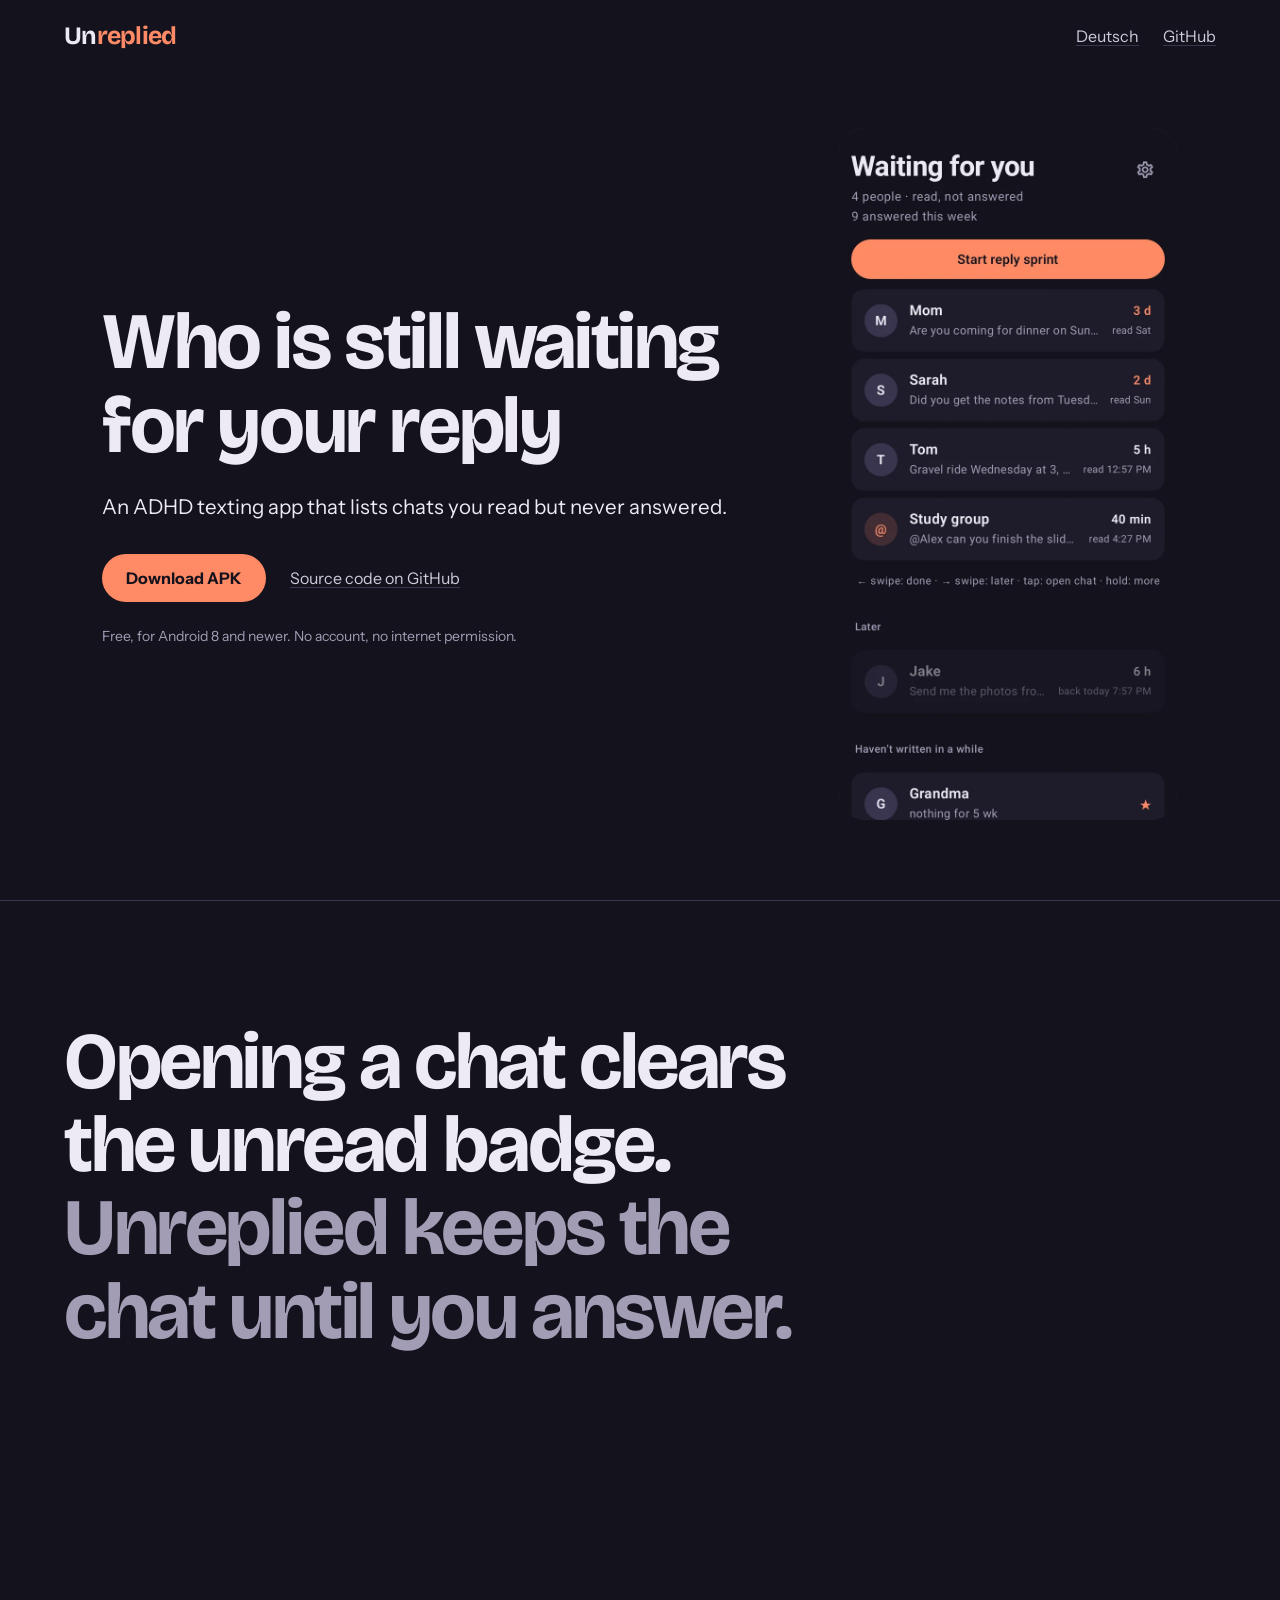
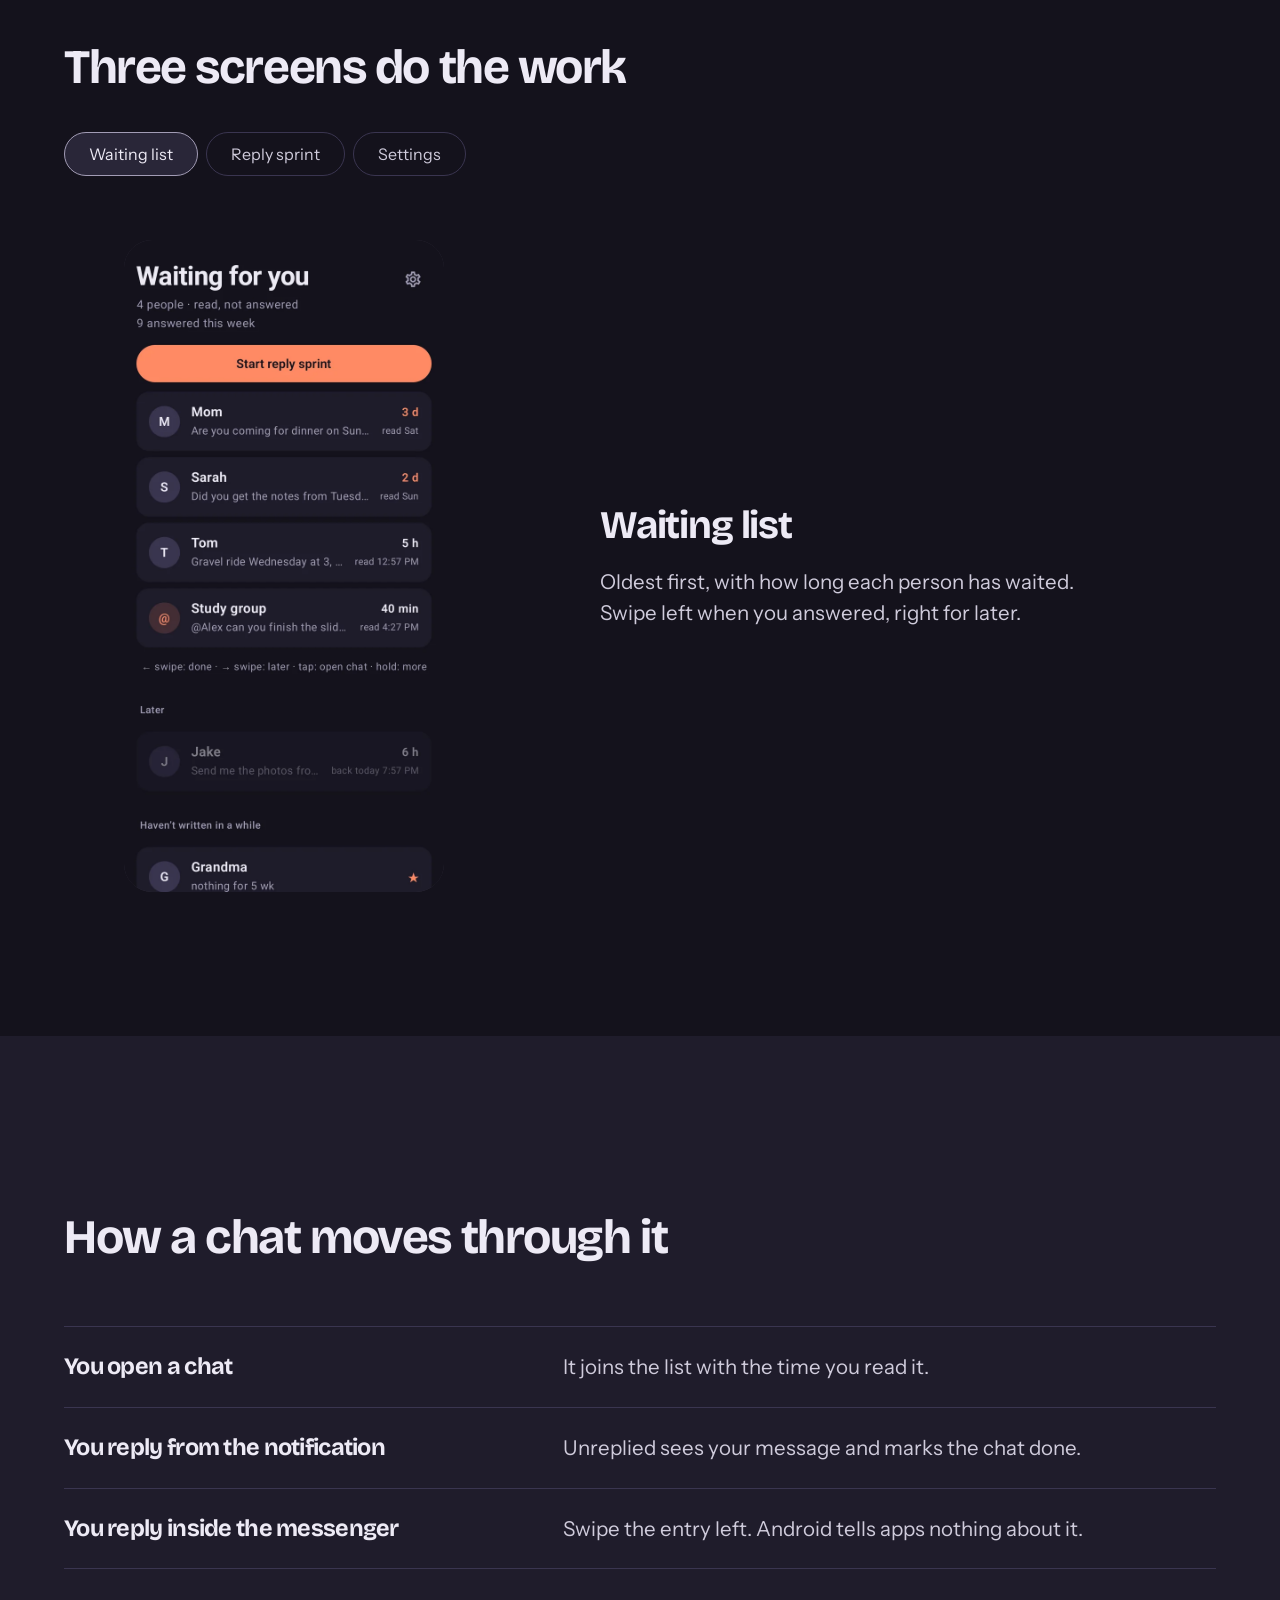
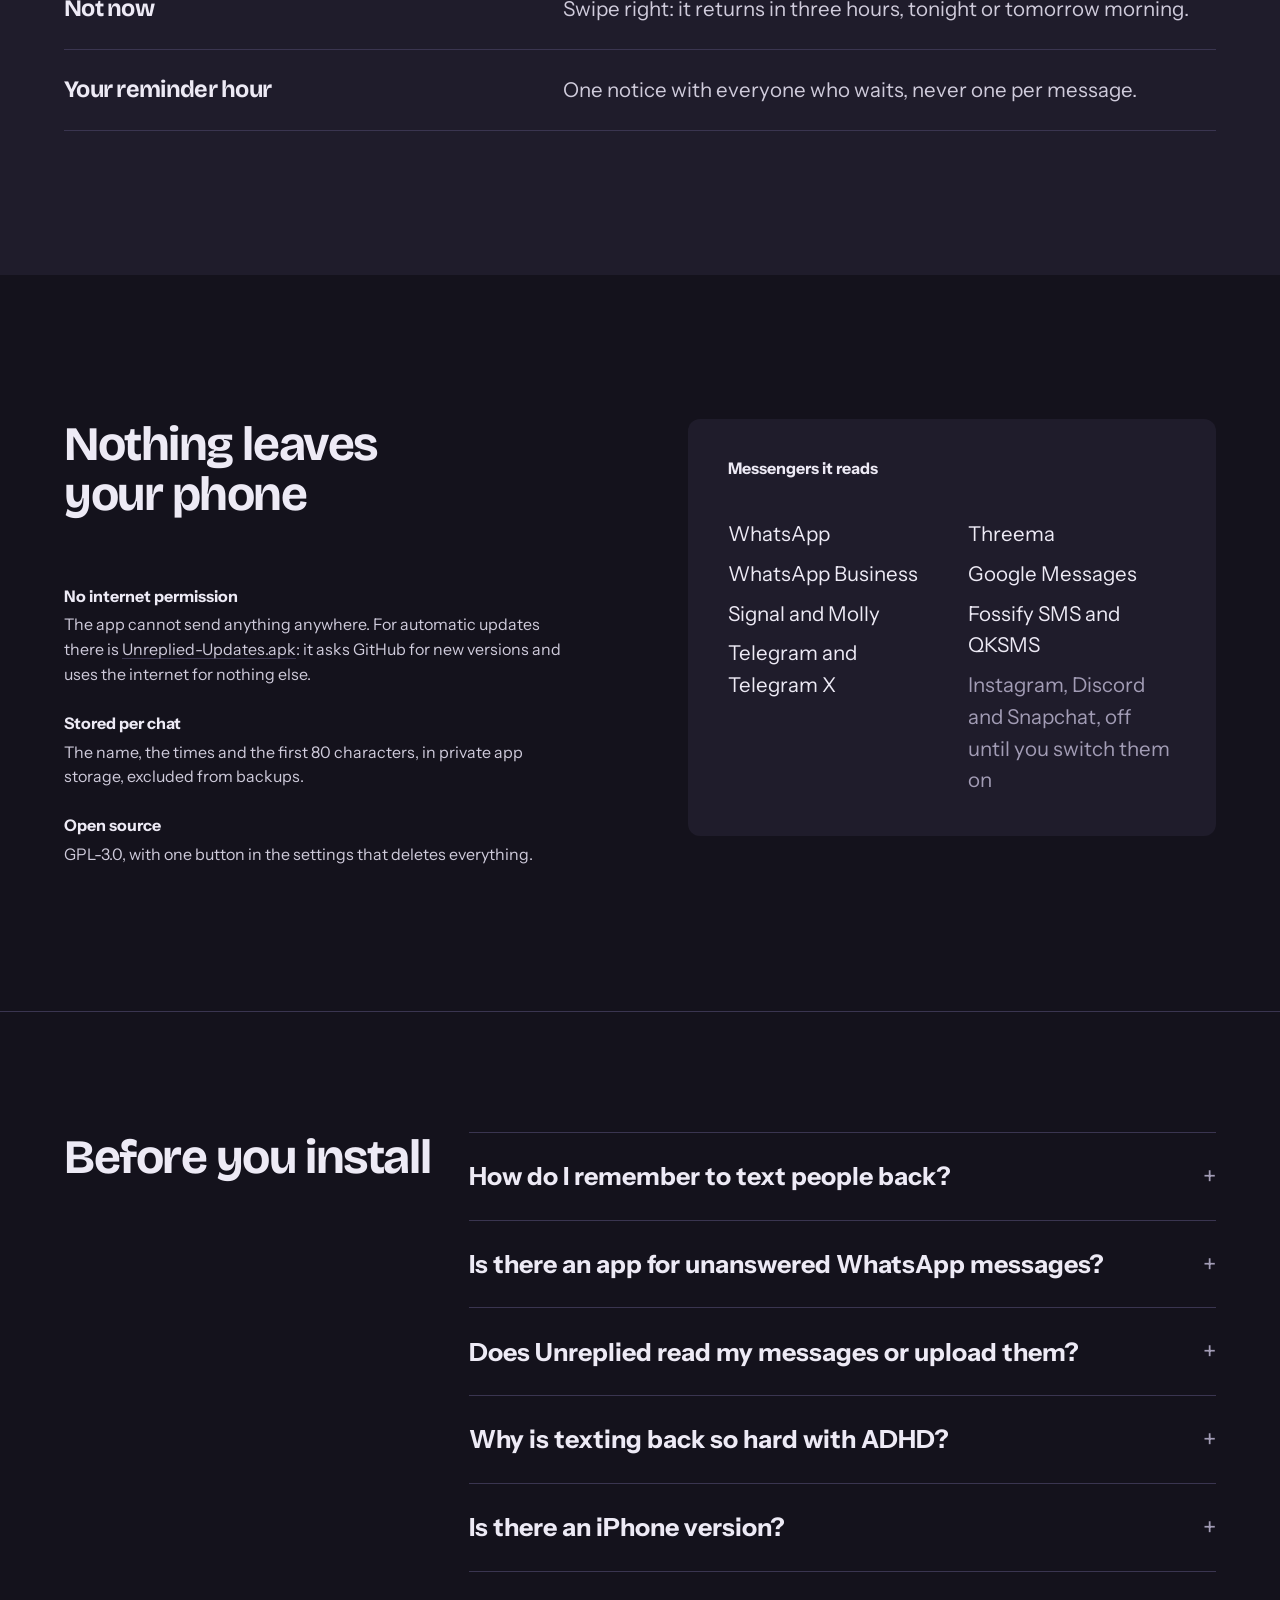
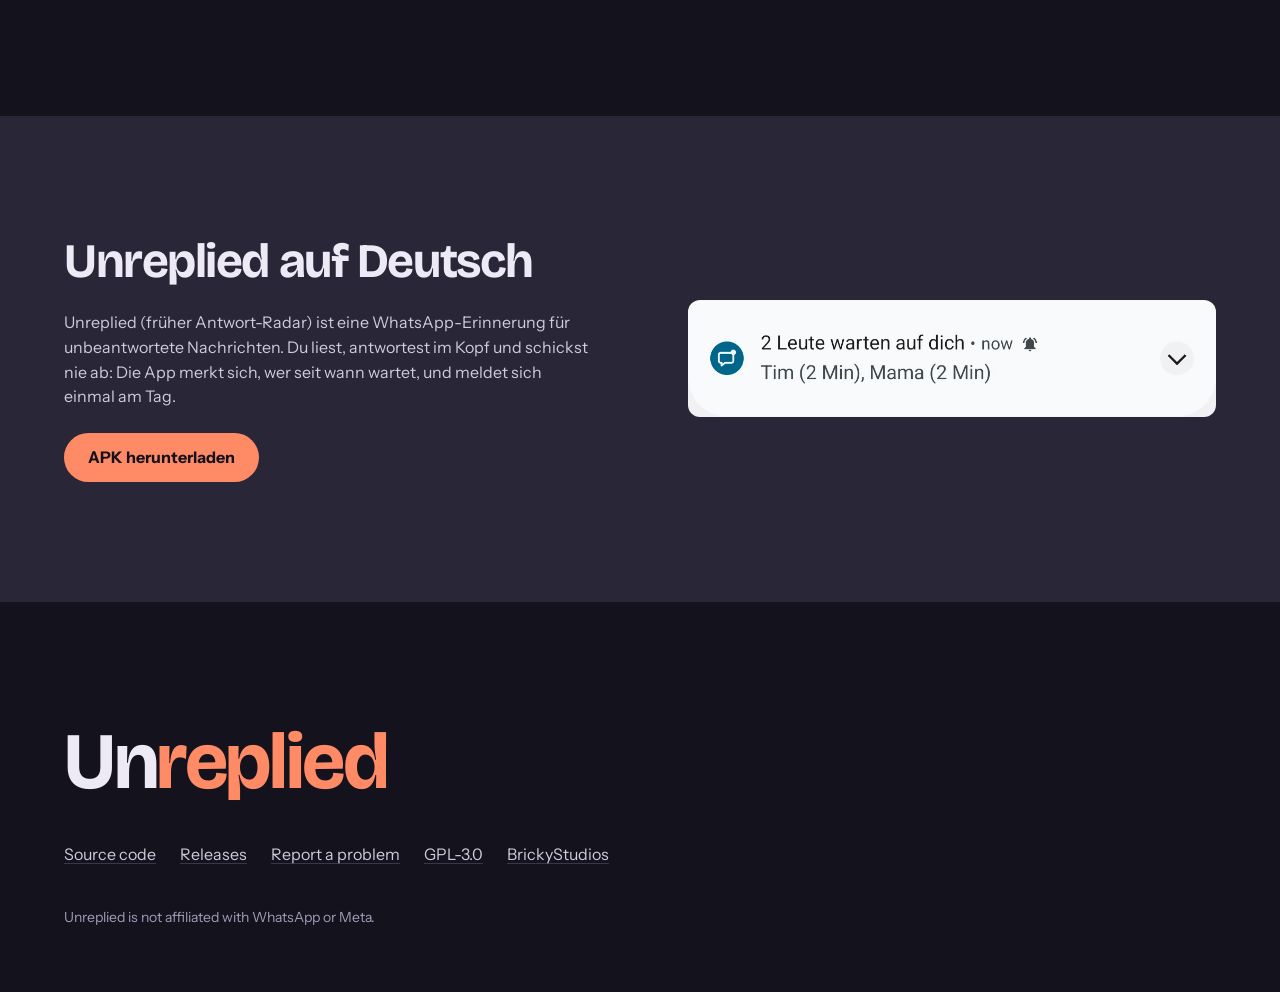
==== commit f1e9fd51: "Website: Hinweis auf Unreplied-Updates.apk Co-Authored-By: Claude Opus 5.5 <noreply@anthropic.com>" ====
--- a/docs/index.html
+++ b/docs/index.html
@@ -172,7 +172,7 @@
         <div>
           <h2 id="private-head">Nothing leaves your phone</h2>
           <dl class="facts">
-            <div><dt>No internet permission</dt><dd>The app cannot send anything anywhere.</dd></div>
+            <div><dt>No internet permission</dt><dd>The app cannot send anything anywhere. For automatic updates there is <a class="textlink" href="https://github.com/BrickyStudios/unreplied/releases/latest/download/Unreplied-Updates.apk">Unreplied-Updates.apk</a>: it asks GitHub for new versions and uses the internet for nothing else.</dd></div>
             <div><dt>Stored per chat</dt><dd>The name, the times and the first 80 characters, in private app storage, excluded from backups.</dd></div>
             <div><dt>Open source</dt><dd>GPL-3.0, with one button in the settings that deletes everything.</dd></div>
           </dl>
